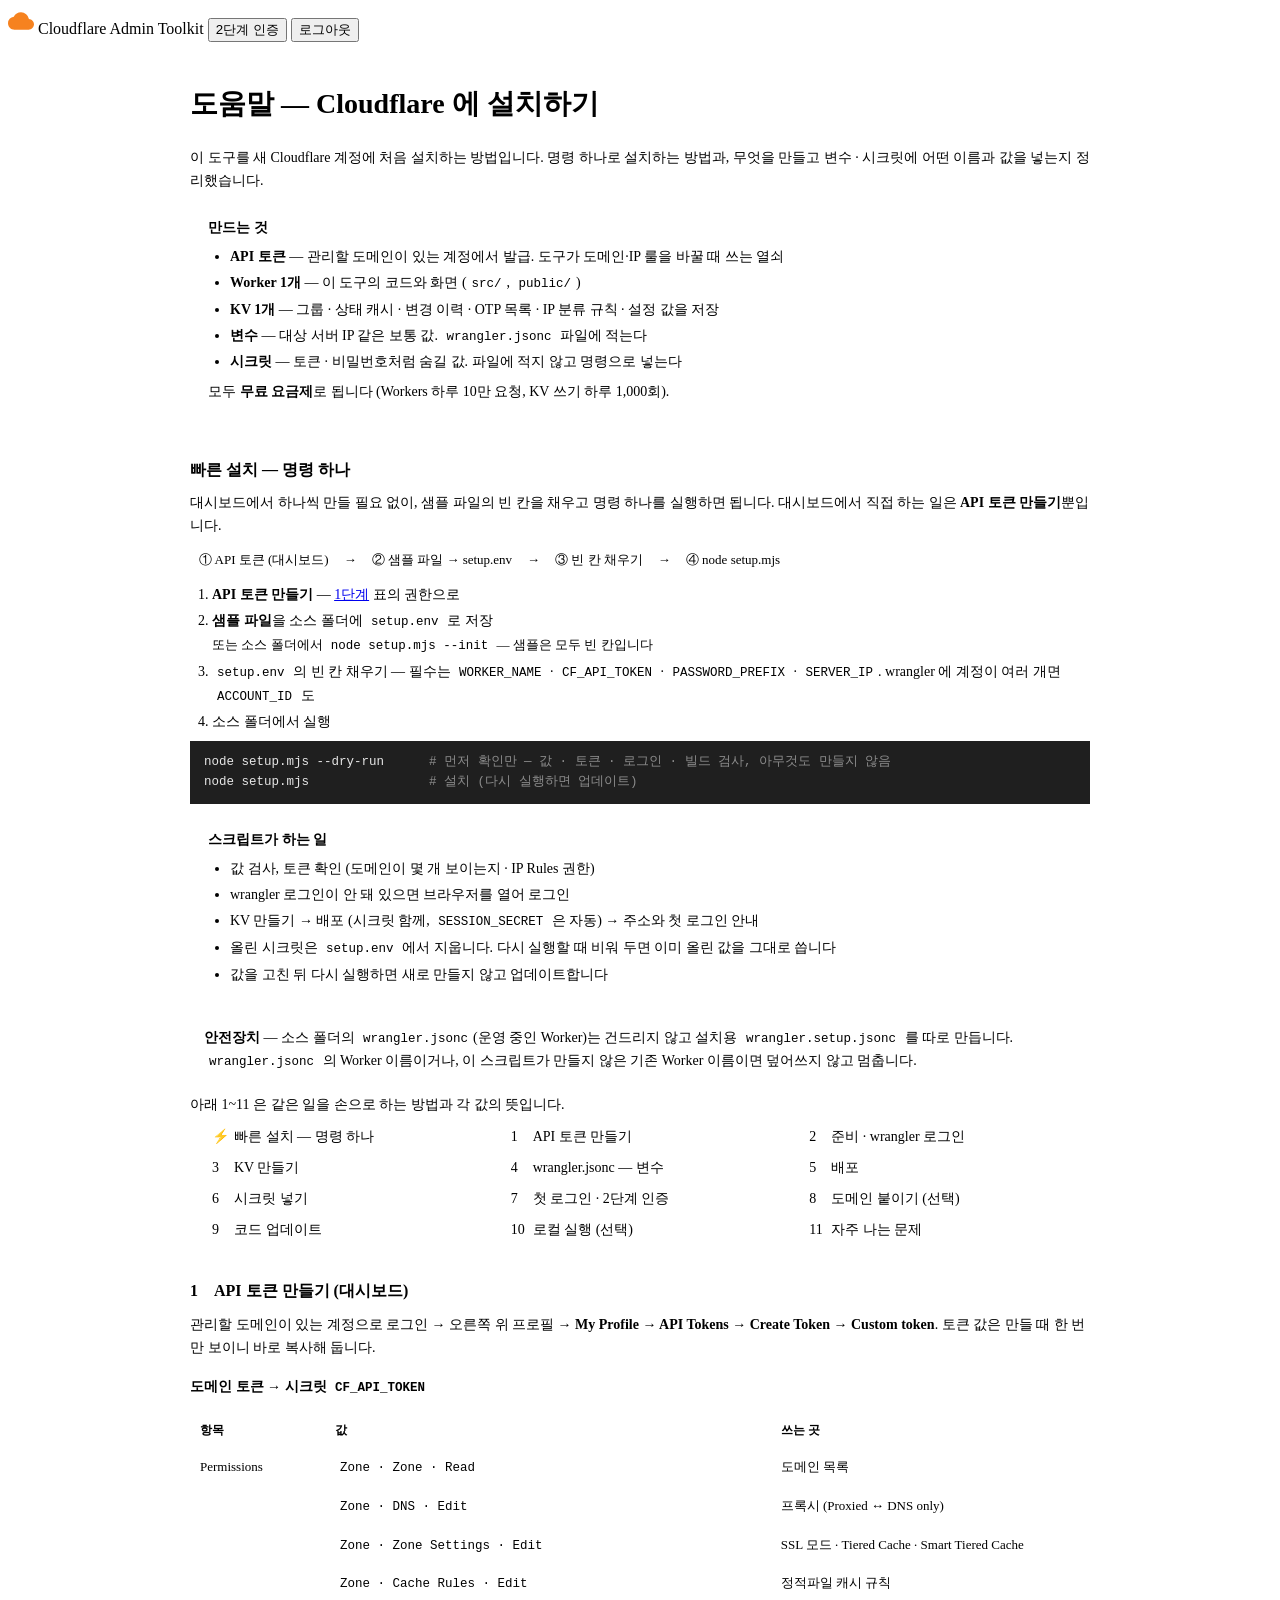
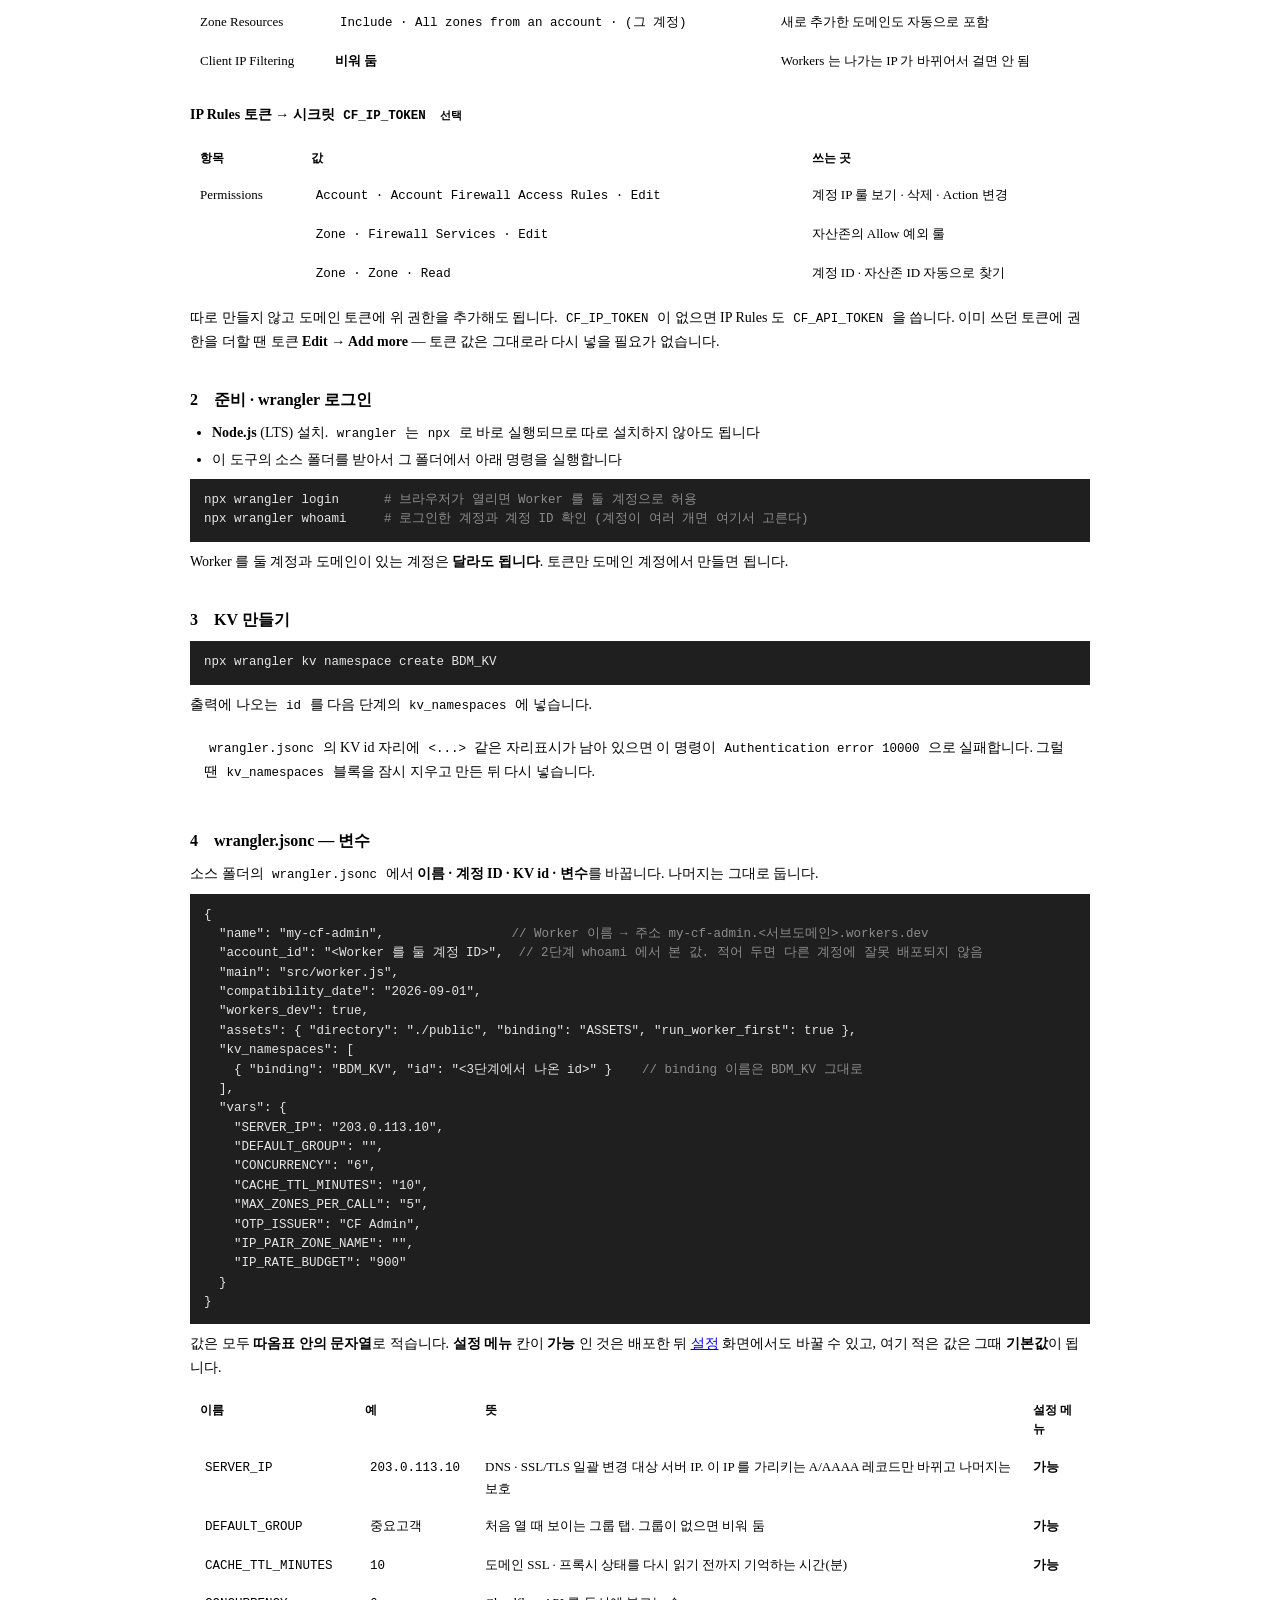
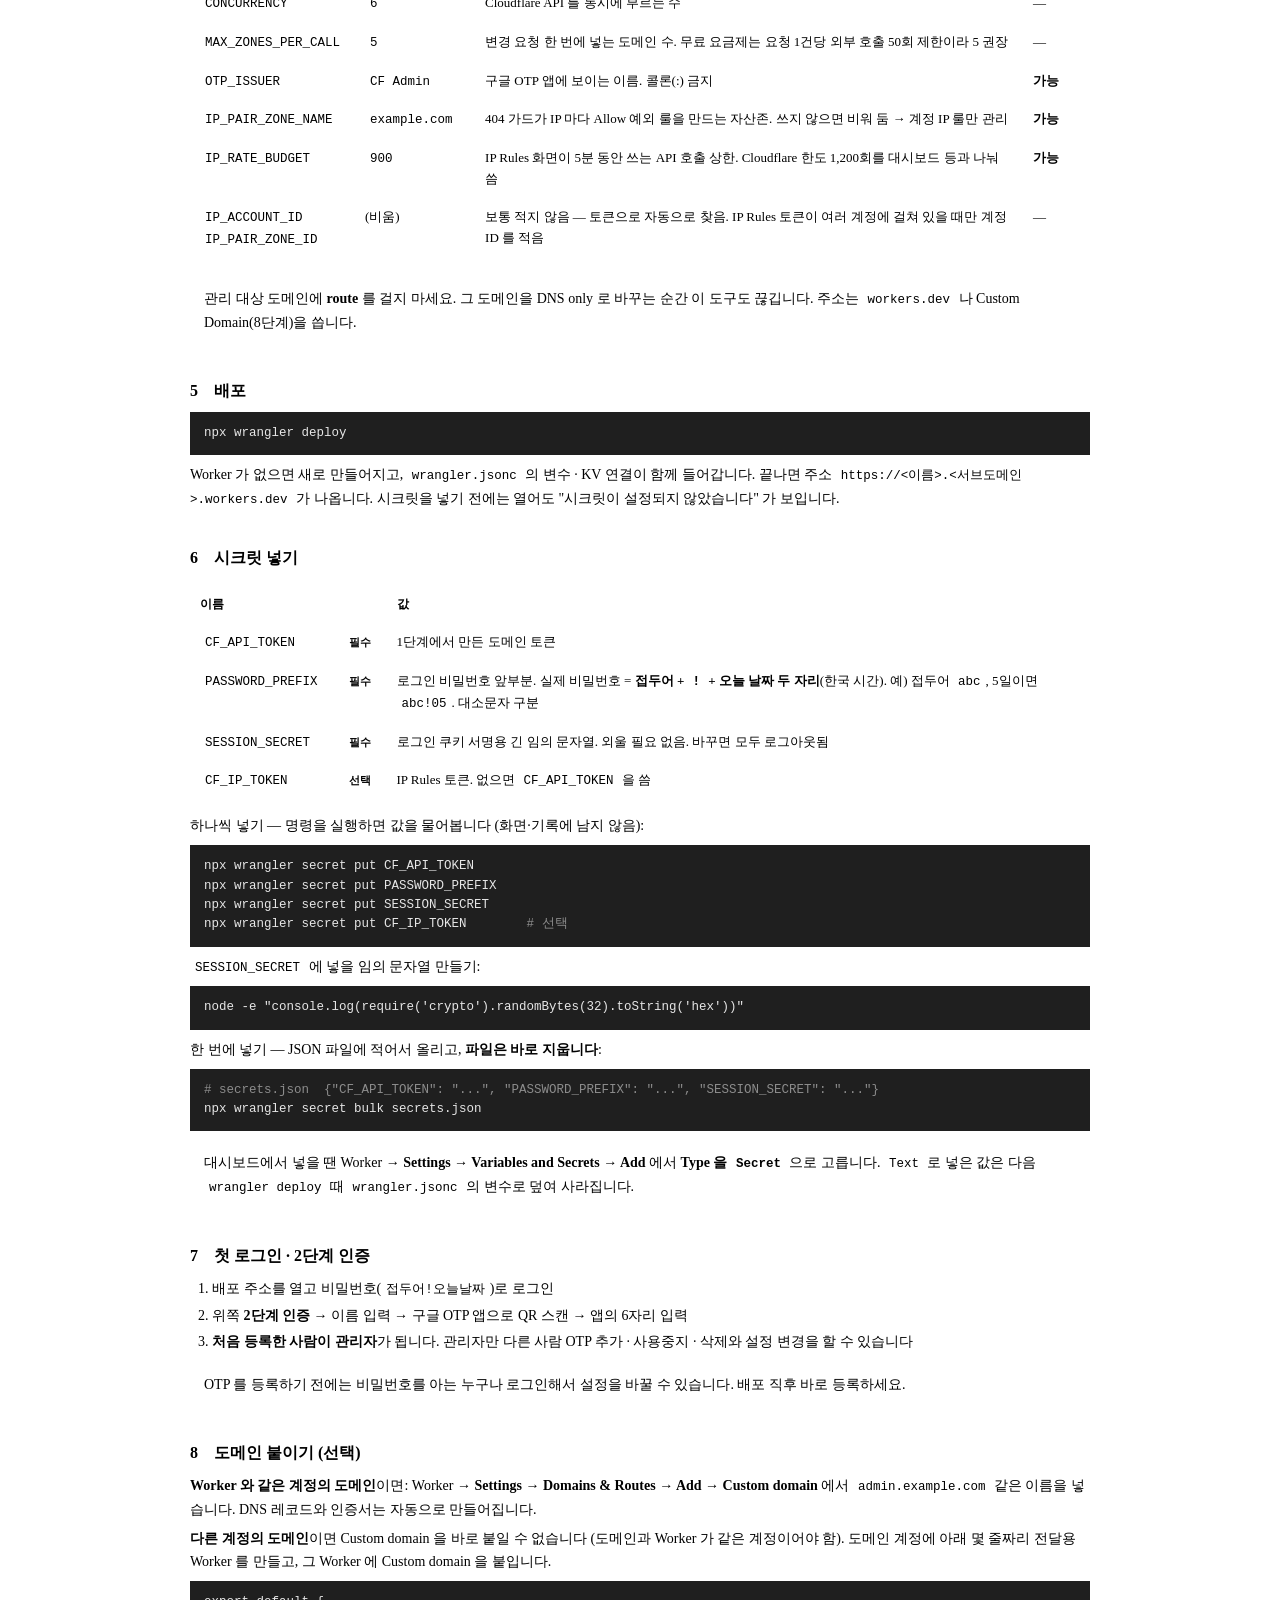
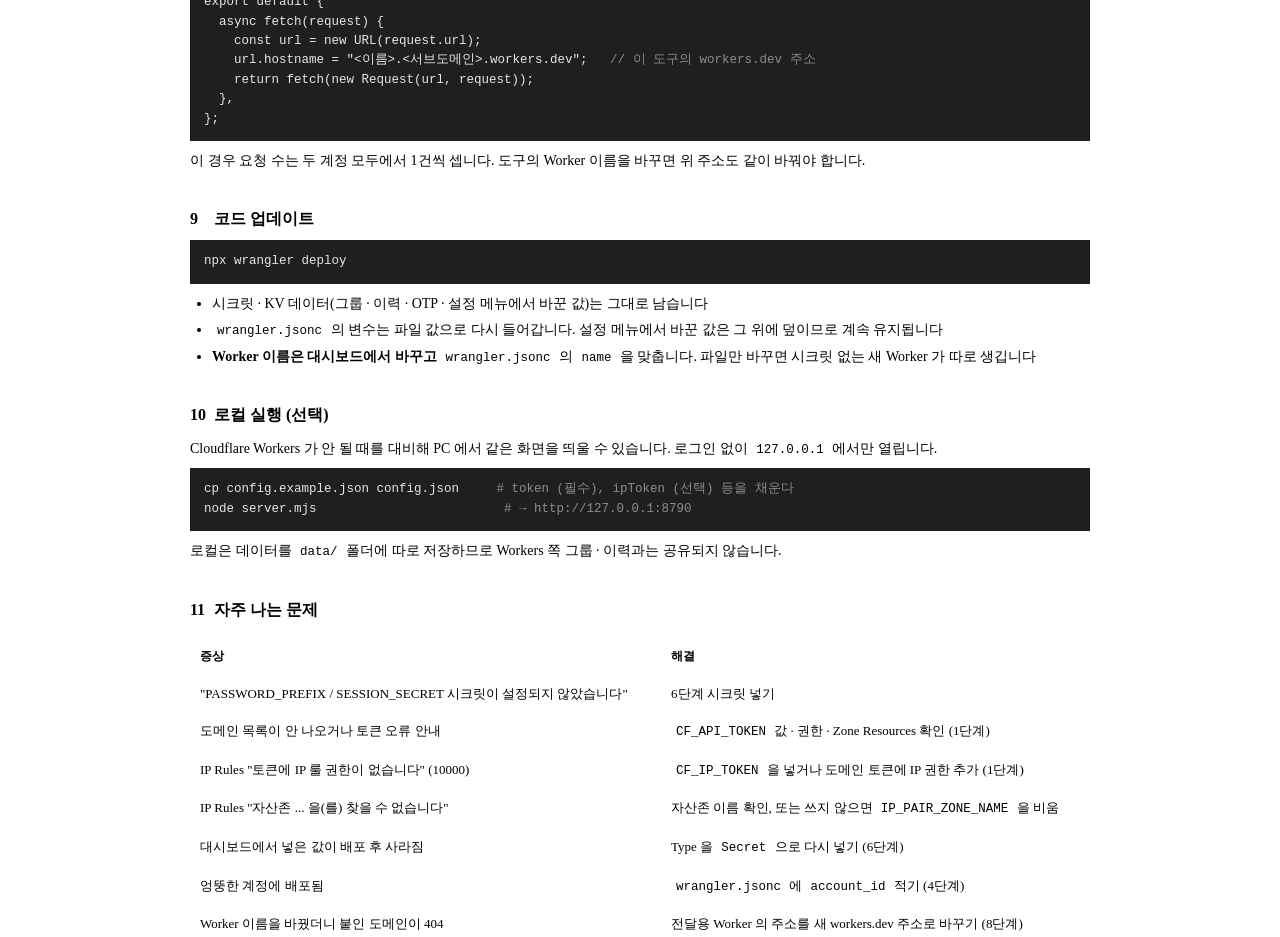
==== public/help.html @ e4d6a51c "v1.0.0 첫 공개" ====
<!doctype html>
<html lang="ko">
<head>
<meta charset="utf-8">
<meta name="viewport" content="width=device-width, initial-scale=1">
<title>도움말 · Cloudflare Admin Toolkit</title>
<link rel="preconnect" href="https://fonts.googleapis.com">
<link rel="preconnect" href="https://fonts.gstatic.com" crossorigin>
<link href="https://fonts.googleapis.com/css2?family=Inter:wght@400;500;600;700&display=swap" rel="stylesheet">
<link rel="stylesheet" href="/shell.css">
<style>
  .hwrap { max-width: 900px; margin: 0 auto; padding: 20px; font-size: 14px; line-height: 1.65; }
  .hwrap h2 { font-size: 16px; font-weight: 650; margin: 30px 0 8px; padding-top: 4px; scroll-margin-top: 60px; }
  .hwrap h2 .no { display: inline-block; min-width: 24px; color: var(--cf-orange); }
  .hwrap h3 { font-size: 14px; font-weight: 650; margin: 16px 0 6px; }
  .hwrap p { margin: 6px 0; }
  .hwrap ul, .hwrap ol { margin: 6px 0; padding-left: 22px; }
  .hwrap li { margin: 3px 0; }
  .hwrap code { font-family: ui-monospace, SFMono-Regular, Consolas, monospace; font-size: 12.5px; background: var(--line-soft); padding: 1px 5px; }
  .card { background: var(--panel); border: 1px solid var(--line); box-shadow: var(--shadow); padding: 14px 18px; margin: 10px 0; }
  .toc { display: grid; grid-template-columns: repeat(auto-fill, minmax(230px, 1fr)); gap: 2px 18px; padding-left: 0; list-style: none; }
  .toc a { color: var(--cf-blue); text-decoration: none; }
  .toc a:hover { text-decoration: underline; }
  .toc .no { display: inline-block; min-width: 22px; color: var(--dim); }
  .warn { border-left: 3px solid var(--amber); background: var(--amber-bg); padding: 10px 14px; margin: 10px 0; }
  .warn b { font-weight: 650; }
  .tbl { width: 100%; border-collapse: collapse; background: var(--panel); border: 1px solid var(--line); font-size: 13px; margin: 8px 0; }
  .tbl th { text-align: left; font-weight: 600; background: var(--bg); color: var(--dim); font-size: 12px; }
  .tbl th, .tbl td { padding: 8px 10px; border-bottom: 1px solid var(--line-soft); vertical-align: top; }
  .tbl tr:last-child td { border-bottom: none; }
  .tbl td:first-child { white-space: nowrap; }
  .tscroll { overflow-x: auto; }
  .need { font-size: 11px; font-weight: 600; padding: 1px 6px; background: var(--red-bg); color: var(--red); white-space: nowrap; }
  .opt { font-size: 11px; font-weight: 600; padding: 1px 6px; background: var(--line-soft); color: var(--dim); white-space: nowrap; }
  .yes { color: var(--green); font-weight: 600; }
  .pre { position: relative; margin: 8px 0; }
  .pre pre { margin: 0; background: #1f1f1f; color: #e6e6e6; padding: 12px 14px; overflow-x: auto; font-family: ui-monospace, SFMono-Regular, Consolas, monospace; font-size: 12.5px; line-height: 1.55; }
  .pre pre .c { color: #8c8c8c; }
  .pre button { position: absolute; top: 6px; right: 6px; background: #333; color: #ddd; border-color: #444; }
  .pre button:hover:not(:disabled) { background: #444; }
  .flow { display: flex; flex-wrap: wrap; gap: 6px; align-items: center; margin: 8px 0; font-size: 13px; }
  .flow span { background: var(--panel); border: 1px solid var(--line); padding: 4px 9px; }
  .flow span.hand { border-color: var(--cf-orange); background: var(--cf-orange-bg); }
  .flow i { color: var(--dimmer); font-style: normal; }
  .dl { display: inline-block; margin-left: 6px; padding: 2px 10px; background: var(--cf-orange); color: #fff; text-decoration: none; font-size: 12.5px; font-weight: 600; }
  .dl:hover { background: var(--cf-orange-dk); }
  .dim { color: var(--dim); font-size: 13px; }
</style>
</head>
<body>

<div class="topbar">
  <span class="logo">
    <svg width="26" height="26" viewBox="0 0 24 24" aria-hidden="true">
      <path fill="#f6821f" d="M19.35 10.04A7.49 7.49 0 0 0 12 4C9.11 4 6.6 5.64 5.35 8.04A5.994 5.994 0 0 0 0 14c0 3.31 2.69 6 6 6h13c2.76 0 5-2.24 5-5 0-2.64-2.05-4.78-4.65-4.96z"/>
    </svg>
    Cloudflare Admin Toolkit
  </span>
  <span class="grow"></span>
  <button class="tiny hide" id="btnOtp" title="로그인할 때 구글 OTP 6자리를 함께 받습니다">2단계 인증</button>
  <button class="tiny hide" id="btnLogout">로그아웃</button>
</div>

<div class="app">
<nav id="side" class="side"></nav>
<main class="main">
<div class="hwrap">
  <h1>도움말 — Cloudflare 에 설치하기</h1>
  <div class="sub">이 도구를 새 Cloudflare 계정에 처음 설치하는 방법입니다. 명령 하나로 설치하는 방법과, 무엇을 만들고 변수 · 시크릿에 어떤 이름과 값을 넣는지 정리했습니다.</div>

  <div class="card">
    <b>만드는 것</b>
    <ul>
      <li><b>API 토큰</b> — 관리할 도메인이 있는 계정에서 발급. 도구가 도메인·IP 룰을 바꿀 때 쓰는 열쇠</li>
      <li><b>Worker 1개</b> — 이 도구의 코드와 화면 (<code>src/</code>, <code>public/</code>)</li>
      <li><b>KV 1개</b> — 그룹 · 상태 캐시 · 변경 이력 · OTP 목록 · IP 분류 규칙 · 설정 값을 저장</li>
      <li><b>변수</b> — 대상 서버 IP 같은 보통 값. <code>wrangler.jsonc</code> 파일에 적는다</li>
      <li><b>시크릿</b> — 토큰 · 비밀번호처럼 숨길 값. 파일에 적지 않고 명령으로 넣는다</li>
    </ul>
    <p>모두 <b>무료 요금제</b>로 됩니다 (Workers 하루 10만 요청, KV 쓰기 하루 1,000회).</p>
  </div>

  <h2 id="quick">빠른 설치 — 명령 하나</h2>
  <p>대시보드에서 하나씩 만들 필요 없이, 샘플 파일의 빈 칸을 채우고 명령 하나를 실행하면 됩니다. 대시보드에서 직접 하는 일은 <b>API 토큰 만들기</b>뿐입니다.</p>
  <div class="flow">
    <span class="hand">① API 토큰 (대시보드)</span><i>→</i>
    <span>② 샘플 파일 → setup.env</span><i>→</i>
    <span>③ 빈 칸 채우기</span><i>→</i>
    <span>④ node setup.mjs</span>
  </div>
  <ol>
    <li><b>API 토큰 만들기</b> — <a class="link" href="#s1">1단계</a> 표의 권한으로</li>
    <li><b>샘플 파일</b>을 소스 폴더에 <code>setup.env</code> 로 저장 <a class="dl" href="/setup.example.env" download="setup.env">샘플 파일 내려받기</a>
      <br><span class="dim">또는 소스 폴더에서 <code>node setup.mjs --init</code> — 샘플은 모두 빈 칸입니다</span></li>
    <li><code>setup.env</code> 의 빈 칸 채우기 — 필수는 <code>WORKER_NAME</code> · <code>CF_API_TOKEN</code> · <code>PASSWORD_PREFIX</code> · <code>SERVER_IP</code>. wrangler 에 계정이 여러 개면 <code>ACCOUNT_ID</code> 도</li>
    <li>소스 폴더에서 실행</li>
  </ol>
  <div class="pre"><pre>node setup.mjs --dry-run      <span class="c"># 먼저 확인만 — 값 · 토큰 · 로그인 · 빌드 검사, 아무것도 만들지 않음</span>
node setup.mjs                <span class="c"># 설치 (다시 실행하면 업데이트)</span></pre></div>
  <div class="card">
    <b>스크립트가 하는 일</b>
    <ul>
      <li>값 검사, 토큰 확인 (도메인이 몇 개 보이는지 · IP Rules 권한)</li>
      <li>wrangler 로그인이 안 돼 있으면 브라우저를 열어 로그인</li>
      <li>KV 만들기 → 배포 (시크릿 함께, <code>SESSION_SECRET</code> 은 자동) → 주소와 첫 로그인 안내</li>
      <li>올린 시크릿은 <code>setup.env</code> 에서 지웁니다. 다시 실행할 때 비워 두면 이미 올린 값을 그대로 씁니다</li>
      <li>값을 고친 뒤 다시 실행하면 새로 만들지 않고 업데이트합니다</li>
    </ul>
  </div>
  <div class="warn"><b>안전장치</b> — 소스 폴더의 <code>wrangler.jsonc</code>(운영 중인 Worker)는 건드리지 않고 설치용 <code>wrangler.setup.jsonc</code> 를 따로 만듭니다.
    <code>wrangler.jsonc</code> 의 Worker 이름이거나, 이 스크립트가 만들지 않은 기존 Worker 이름이면 덮어쓰지 않고 멈춥니다.</div>
  <p>아래 1~11 은 같은 일을 손으로 하는 방법과 각 값의 뜻입니다.</p>

  <ul class="toc">
    <li><a href="#quick"><span class="no">⚡</span>빠른 설치 — 명령 하나</a></li>
    <li><a href="#s1"><span class="no">1</span>API 토큰 만들기</a></li>
    <li><a href="#s2"><span class="no">2</span>준비 · wrangler 로그인</a></li>
    <li><a href="#s3"><span class="no">3</span>KV 만들기</a></li>
    <li><a href="#s4"><span class="no">4</span>wrangler.jsonc — 변수</a></li>
    <li><a href="#s5"><span class="no">5</span>배포</a></li>
    <li><a href="#s6"><span class="no">6</span>시크릿 넣기</a></li>
    <li><a href="#s7"><span class="no">7</span>첫 로그인 · 2단계 인증</a></li>
    <li><a href="#s8"><span class="no">8</span>도메인 붙이기 (선택)</a></li>
    <li><a href="#s9"><span class="no">9</span>코드 업데이트</a></li>
    <li><a href="#s10"><span class="no">10</span>로컬 실행 (선택)</a></li>
    <li><a href="#s11"><span class="no">11</span>자주 나는 문제</a></li>
  </ul>

  <!-- 1 -->
  <h2 id="s1"><span class="no">1</span>API 토큰 만들기 (대시보드)</h2>
  <p>관리할 도메인이 있는 계정으로 로그인 → 오른쪽 위 프로필 → <b>My Profile → API Tokens → Create Token → Custom token</b>.
    토큰 값은 만들 때 한 번만 보이니 바로 복사해 둡니다.</p>

  <h3>도메인 토큰 → 시크릿 <code>CF_API_TOKEN</code></h3>
  <div class="tscroll"><table class="tbl">
    <tr><th>항목</th><th>값</th><th>쓰는 곳</th></tr>
    <tr><td>Permissions</td><td><code>Zone · Zone · Read</code></td><td>도메인 목록</td></tr>
    <tr><td></td><td><code>Zone · DNS · Edit</code></td><td>프록시 (Proxied ↔ DNS only)</td></tr>
    <tr><td></td><td><code>Zone · Zone Settings · Edit</code></td><td>SSL 모드 · Tiered Cache · Smart Tiered Cache</td></tr>
    <tr><td></td><td><code>Zone · Cache Rules · Edit</code></td><td>정적파일 캐시 규칙</td></tr>
    <tr><td>Zone Resources</td><td><code>Include · All zones from an account · (그 계정)</code></td><td>새로 추가한 도메인도 자동으로 포함</td></tr>
    <tr><td>Client IP Filtering</td><td><b>비워 둠</b></td><td>Workers 는 나가는 IP 가 바뀌어서 걸면 안 됨</td></tr>
  </table></div>

  <h3>IP Rules 토큰 → 시크릿 <code>CF_IP_TOKEN</code> <span class="opt">선택</span></h3>
  <div class="tscroll"><table class="tbl">
    <tr><th>항목</th><th>값</th><th>쓰는 곳</th></tr>
    <tr><td>Permissions</td><td><code>Account · Account Firewall Access Rules · Edit</code></td><td>계정 IP 룰 보기 · 삭제 · Action 변경</td></tr>
    <tr><td></td><td><code>Zone · Firewall Services · Edit</code></td><td>자산존의 Allow 예외 룰</td></tr>
    <tr><td></td><td><code>Zone · Zone · Read</code></td><td>계정 ID · 자산존 ID 자동으로 찾기</td></tr>
  </table></div>
  <p>따로 만들지 않고 도메인 토큰에 위 권한을 추가해도 됩니다. <code>CF_IP_TOKEN</code> 이 없으면 IP Rules 도 <code>CF_API_TOKEN</code> 을 씁니다.
    이미 쓰던 토큰에 권한을 더할 땐 토큰 <b>Edit → Add more</b> — 토큰 값은 그대로라 다시 넣을 필요가 없습니다.</p>

  <!-- 2 -->
  <h2 id="s2"><span class="no">2</span>준비 · wrangler 로그인</h2>
  <ul>
    <li><b>Node.js</b> (LTS) 설치. <code>wrangler</code> 는 <code>npx</code> 로 바로 실행되므로 따로 설치하지 않아도 됩니다</li>
    <li>이 도구의 소스 폴더를 받아서 그 폴더에서 아래 명령을 실행합니다</li>
  </ul>
  <div class="pre"><pre>npx wrangler login      <span class="c"># 브라우저가 열리면 Worker 를 둘 계정으로 허용</span>
npx wrangler whoami     <span class="c"># 로그인한 계정과 계정 ID 확인 (계정이 여러 개면 여기서 고른다)</span></pre></div>
  <p>Worker 를 둘 계정과 도메인이 있는 계정은 <b>달라도 됩니다</b>. 토큰만 도메인 계정에서 만들면 됩니다.</p>

  <!-- 3 -->
  <h2 id="s3"><span class="no">3</span>KV 만들기</h2>
  <div class="pre"><pre>npx wrangler kv namespace create BDM_KV</pre></div>
  <p>출력에 나오는 <code>id</code> 를 다음 단계의 <code>kv_namespaces</code> 에 넣습니다.</p>
  <div class="warn"><code>wrangler.jsonc</code> 의 KV id 자리에 <code>&lt;...&gt;</code> 같은 자리표시가 남아 있으면 이 명령이 <code>Authentication error 10000</code> 으로 실패합니다.
    그럴 땐 <code>kv_namespaces</code> 블록을 잠시 지우고 만든 뒤 다시 넣습니다.</div>

  <!-- 4 -->
  <h2 id="s4"><span class="no">4</span>wrangler.jsonc — 변수</h2>
  <p>소스 폴더의 <code>wrangler.jsonc</code> 에서 <b>이름 · 계정 ID · KV id · 변수</b>를 바꿉니다. 나머지는 그대로 둡니다.</p>
  <div class="pre"><pre>{
  "name": "my-cf-admin",                 <span class="c">// Worker 이름 → 주소 my-cf-admin.&lt;서브도메인&gt;.workers.dev</span>
  "account_id": "&lt;Worker 를 둘 계정 ID&gt;",  <span class="c">// 2단계 whoami 에서 본 값. 적어 두면 다른 계정에 잘못 배포되지 않음</span>
  "main": "src/worker.js",
  "compatibility_date": "2026-09-01",
  "workers_dev": true,
  "assets": { "directory": "./public", "binding": "ASSETS", "run_worker_first": true },
  "kv_namespaces": [
    { "binding": "BDM_KV", "id": "&lt;3단계에서 나온 id&gt;" }    <span class="c">// binding 이름은 BDM_KV 그대로</span>
  ],
  "vars": {
    "SERVER_IP": "203.0.113.10",
    "DEFAULT_GROUP": "",
    "CONCURRENCY": "6",
    "CACHE_TTL_MINUTES": "10",
    "MAX_ZONES_PER_CALL": "5",
    "OTP_ISSUER": "CF Admin",
    "IP_PAIR_ZONE_NAME": "",
    "IP_RATE_BUDGET": "900"
  }
}</pre></div>
  <p>값은 모두 <b>따옴표 안의 문자열</b>로 적습니다. <b>설정 메뉴</b> 칸이 <span class="yes">가능</span> 인 것은 배포한 뒤 <a class="link" href="/settings.html">설정</a> 화면에서도 바꿀 수 있고, 여기 적은 값은 그때 <b>기본값</b>이 됩니다.</p>
  <div class="tscroll"><table class="tbl">
    <tr><th>이름</th><th>예</th><th>뜻</th><th>설정 메뉴</th></tr>
    <tr><td><code>SERVER_IP</code></td><td><code>203.0.113.10</code></td><td>DNS · SSL/TLS 일괄 변경 대상 서버 IP. 이 IP 를 가리키는 A/AAAA 레코드만 바뀌고 나머지는 보호</td><td class="yes">가능</td></tr>
    <tr><td><code>DEFAULT_GROUP</code></td><td><code>중요고객</code></td><td>처음 열 때 보이는 그룹 탭. 그룹이 없으면 비워 둠</td><td class="yes">가능</td></tr>
    <tr><td><code>CACHE_TTL_MINUTES</code></td><td><code>10</code></td><td>도메인 SSL · 프록시 상태를 다시 읽기 전까지 기억하는 시간(분)</td><td class="yes">가능</td></tr>
    <tr><td><code>CONCURRENCY</code></td><td><code>6</code></td><td>Cloudflare API 를 동시에 부르는 수</td><td>—</td></tr>
    <tr><td><code>MAX_ZONES_PER_CALL</code></td><td><code>5</code></td><td>변경 요청 한 번에 넣는 도메인 수. 무료 요금제는 요청 1건당 외부 호출 50회 제한이라 5 권장</td><td>—</td></tr>
    <tr><td><code>OTP_ISSUER</code></td><td><code>CF Admin</code></td><td>구글 OTP 앱에 보이는 이름. 콜론(:) 금지</td><td class="yes">가능</td></tr>
    <tr><td><code>IP_PAIR_ZONE_NAME</code></td><td><code>example.com</code></td><td>404 가드가 IP 마다 Allow 예외 룰을 만드는 자산존. 쓰지 않으면 비워 둠 → 계정 IP 룰만 관리</td><td class="yes">가능</td></tr>
    <tr><td><code>IP_RATE_BUDGET</code></td><td><code>900</code></td><td>IP Rules 화면이 5분 동안 쓰는 API 호출 상한. Cloudflare 한도 1,200회를 대시보드 등과 나눠 씀</td><td class="yes">가능</td></tr>
    <tr><td><code>IP_ACCOUNT_ID</code><br><code>IP_PAIR_ZONE_ID</code></td><td>(비움)</td><td>보통 적지 않음 — 토큰으로 자동으로 찾음. IP Rules 토큰이 여러 계정에 걸쳐 있을 때만 계정 ID 를 적음</td><td>—</td></tr>
  </table></div>
  <div class="warn">관리 대상 도메인에 <b>route</b> 를 걸지 마세요. 그 도메인을 DNS only 로 바꾸는 순간 이 도구도 끊깁니다. 주소는 <code>workers.dev</code> 나 Custom Domain(8단계)을 씁니다.</div>

  <!-- 5 -->
  <h2 id="s5"><span class="no">5</span>배포</h2>
  <div class="pre"><pre>npx wrangler deploy</pre></div>
  <p>Worker 가 없으면 새로 만들어지고, <code>wrangler.jsonc</code> 의 변수 · KV 연결이 함께 들어갑니다.
    끝나면 주소 <code>https://&lt;이름&gt;.&lt;서브도메인&gt;.workers.dev</code> 가 나옵니다. 시크릿을 넣기 전에는 열어도 "시크릿이 설정되지 않았습니다" 가 보입니다.</p>

  <!-- 6 -->
  <h2 id="s6"><span class="no">6</span>시크릿 넣기</h2>
  <div class="tscroll"><table class="tbl">
    <tr><th>이름</th><th></th><th>값</th></tr>
    <tr><td><code>CF_API_TOKEN</code></td><td><span class="need">필수</span></td><td>1단계에서 만든 도메인 토큰</td></tr>
    <tr><td><code>PASSWORD_PREFIX</code></td><td><span class="need">필수</span></td><td>로그인 비밀번호 앞부분. 실제 비밀번호 = <b>접두어 + <code>!</code> + 오늘 날짜 두 자리</b>(한국 시간). 예) 접두어 <code>abc</code>, 5일이면 <code>abc!05</code>. 대소문자 구분</td></tr>
    <tr><td><code>SESSION_SECRET</code></td><td><span class="need">필수</span></td><td>로그인 쿠키 서명용 긴 임의 문자열. 외울 필요 없음. 바꾸면 모두 로그아웃됨</td></tr>
    <tr><td><code>CF_IP_TOKEN</code></td><td><span class="opt">선택</span></td><td>IP Rules 토큰. 없으면 <code>CF_API_TOKEN</code> 을 씀</td></tr>
  </table></div>
  <p>하나씩 넣기 — 명령을 실행하면 값을 물어봅니다 (화면·기록에 남지 않음):</p>
  <div class="pre"><pre>npx wrangler secret put CF_API_TOKEN
npx wrangler secret put PASSWORD_PREFIX
npx wrangler secret put SESSION_SECRET
npx wrangler secret put CF_IP_TOKEN        <span class="c"># 선택</span></pre></div>
  <p><code>SESSION_SECRET</code> 에 넣을 임의 문자열 만들기:</p>
  <div class="pre"><pre>node -e "console.log(require('crypto').randomBytes(32).toString('hex'))"</pre></div>
  <p>한 번에 넣기 — JSON 파일에 적어서 올리고, <b>파일은 바로 지웁니다</b>:</p>
  <div class="pre"><pre><span class="c"># secrets.json  {"CF_API_TOKEN": "...", "PASSWORD_PREFIX": "...", "SESSION_SECRET": "..."}</span>
npx wrangler secret bulk secrets.json</pre></div>
  <div class="warn">대시보드에서 넣을 땐 Worker → <b>Settings → Variables and Secrets → Add</b> 에서 <b>Type 을 <code>Secret</code></b> 으로 고릅니다.
    <code>Text</code> 로 넣은 값은 다음 <code>wrangler deploy</code> 때 <code>wrangler.jsonc</code> 의 변수로 덮여 사라집니다.</div>

  <!-- 7 -->
  <h2 id="s7"><span class="no">7</span>첫 로그인 · 2단계 인증</h2>
  <ol>
    <li>배포 주소를 열고 비밀번호(<code>접두어!오늘날짜</code>)로 로그인</li>
    <li>위쪽 <b>2단계 인증</b> → 이름 입력 → 구글 OTP 앱으로 QR 스캔 → 앱의 6자리 입력</li>
    <li><b>처음 등록한 사람이 관리자</b>가 됩니다. 관리자만 다른 사람 OTP 추가 · 사용중지 · 삭제와 설정 변경을 할 수 있습니다</li>
  </ol>
  <div class="warn">OTP 를 등록하기 전에는 비밀번호를 아는 누구나 로그인해서 설정을 바꿀 수 있습니다. 배포 직후 바로 등록하세요.</div>

  <!-- 8 -->
  <h2 id="s8"><span class="no">8</span>도메인 붙이기 (선택)</h2>
  <p><b>Worker 와 같은 계정의 도메인</b>이면: Worker → <b>Settings → Domains &amp; Routes → Add → Custom domain</b> 에서 <code>admin.example.com</code> 같은 이름을 넣습니다. DNS 레코드와 인증서는 자동으로 만들어집니다.</p>
  <p><b>다른 계정의 도메인</b>이면 Custom domain 을 바로 붙일 수 없습니다 (도메인과 Worker 가 같은 계정이어야 함). 도메인 계정에 아래 몇 줄짜리 전달용 Worker 를 만들고, 그 Worker 에 Custom domain 을 붙입니다.</p>
  <div class="pre"><pre>export default {
  async fetch(request) {
    const url = new URL(request.url);
    url.hostname = "&lt;이름&gt;.&lt;서브도메인&gt;.workers.dev";   <span class="c">// 이 도구의 workers.dev 주소</span>
    return fetch(new Request(url, request));
  },
};</pre></div>
  <p>이 경우 요청 수는 두 계정 모두에서 1건씩 셉니다. 도구의 Worker 이름을 바꾸면 위 주소도 같이 바꿔야 합니다.</p>

  <!-- 9 -->
  <h2 id="s9"><span class="no">9</span>코드 업데이트</h2>
  <div class="pre"><pre>npx wrangler deploy</pre></div>
  <ul>
    <li>시크릿 · KV 데이터(그룹 · 이력 · OTP · 설정 메뉴에서 바꾼 값)는 그대로 남습니다</li>
    <li><code>wrangler.jsonc</code> 의 변수는 파일 값으로 다시 들어갑니다. 설정 메뉴에서 바꾼 값은 그 위에 덮이므로 계속 유지됩니다</li>
    <li><b>Worker 이름은 대시보드에서 바꾸고</b> <code>wrangler.jsonc</code> 의 <code>name</code> 을 맞춥니다. 파일만 바꾸면 시크릿 없는 새 Worker 가 따로 생깁니다</li>
  </ul>

  <!-- 10 -->
  <h2 id="s10"><span class="no">10</span>로컬 실행 (선택)</h2>
  <p>Cloudflare Workers 가 안 될 때를 대비해 PC 에서 같은 화면을 띄울 수 있습니다. 로그인 없이 <code>127.0.0.1</code> 에서만 열립니다.</p>
  <div class="pre"><pre>cp config.example.json config.json     <span class="c"># token (필수), ipToken (선택) 등을 채운다</span>
node server.mjs                         <span class="c"># → http://127.0.0.1:8790</span></pre></div>
  <p>로컬은 데이터를 <code>data/</code> 폴더에 따로 저장하므로 Workers 쪽 그룹 · 이력과는 공유되지 않습니다.</p>

  <!-- 11 -->
  <h2 id="s11"><span class="no">11</span>자주 나는 문제</h2>
  <div class="tscroll"><table class="tbl">
    <tr><th>증상</th><th>해결</th></tr>
    <tr><td>"PASSWORD_PREFIX / SESSION_SECRET 시크릿이 설정되지 않았습니다"</td><td>6단계 시크릿 넣기</td></tr>
    <tr><td>도메인 목록이 안 나오거나 토큰 오류 안내</td><td><code>CF_API_TOKEN</code> 값 · 권한 · Zone Resources 확인 (1단계)</td></tr>
    <tr><td>IP Rules "토큰에 IP 룰 권한이 없습니다" (10000)</td><td><code>CF_IP_TOKEN</code> 을 넣거나 도메인 토큰에 IP 권한 추가 (1단계)</td></tr>
    <tr><td>IP Rules "자산존 ... 을(를) 찾을 수 없습니다"</td><td>자산존 이름 확인, 또는 쓰지 않으면 <code>IP_PAIR_ZONE_NAME</code> 을 비움</td></tr>
    <tr><td>대시보드에서 넣은 값이 배포 후 사라짐</td><td>Type 을 <code>Secret</code> 으로 다시 넣기 (6단계)</td></tr>
    <tr><td>엉뚱한 계정에 배포됨</td><td><code>wrangler.jsonc</code> 에 <code>account_id</code> 적기 (4단계)</td></tr>
    <tr><td>Worker 이름을 바꿨더니 붙인 도메인이 404</td><td>전달용 Worker 의 주소를 새 workers.dev 주소로 바꾸기 (8단계)</td></tr>
  </table></div>
</div>
</main>
</div>

<script type="module">
import { el } from '/shell.js';

// 코드 칸마다 복사 버튼
for (const box of document.querySelectorAll('.pre')) {
  const pre = box.querySelector('pre');
  const b = el('button', 'tiny', '복사');
  b.onclick = async () => {
    // 회색 주석(# ..., // ...)은 빼고 복사
    const clone = pre.cloneNode(true);
    clone.querySelectorAll('.c').forEach((c) => c.remove());
    const text = clone.textContent.split('\n').map((l) => l.replace(/\s+$/, '')).join('\n').trim();
    try { await navigator.clipboard.writeText(text); b.textContent = '복사됨'; }
    catch { b.textContent = '복사 실패'; }
    setTimeout(() => { b.textContent = '복사'; }, 1500);
  };
  box.append(b);
}
</script>
</body>
</html>
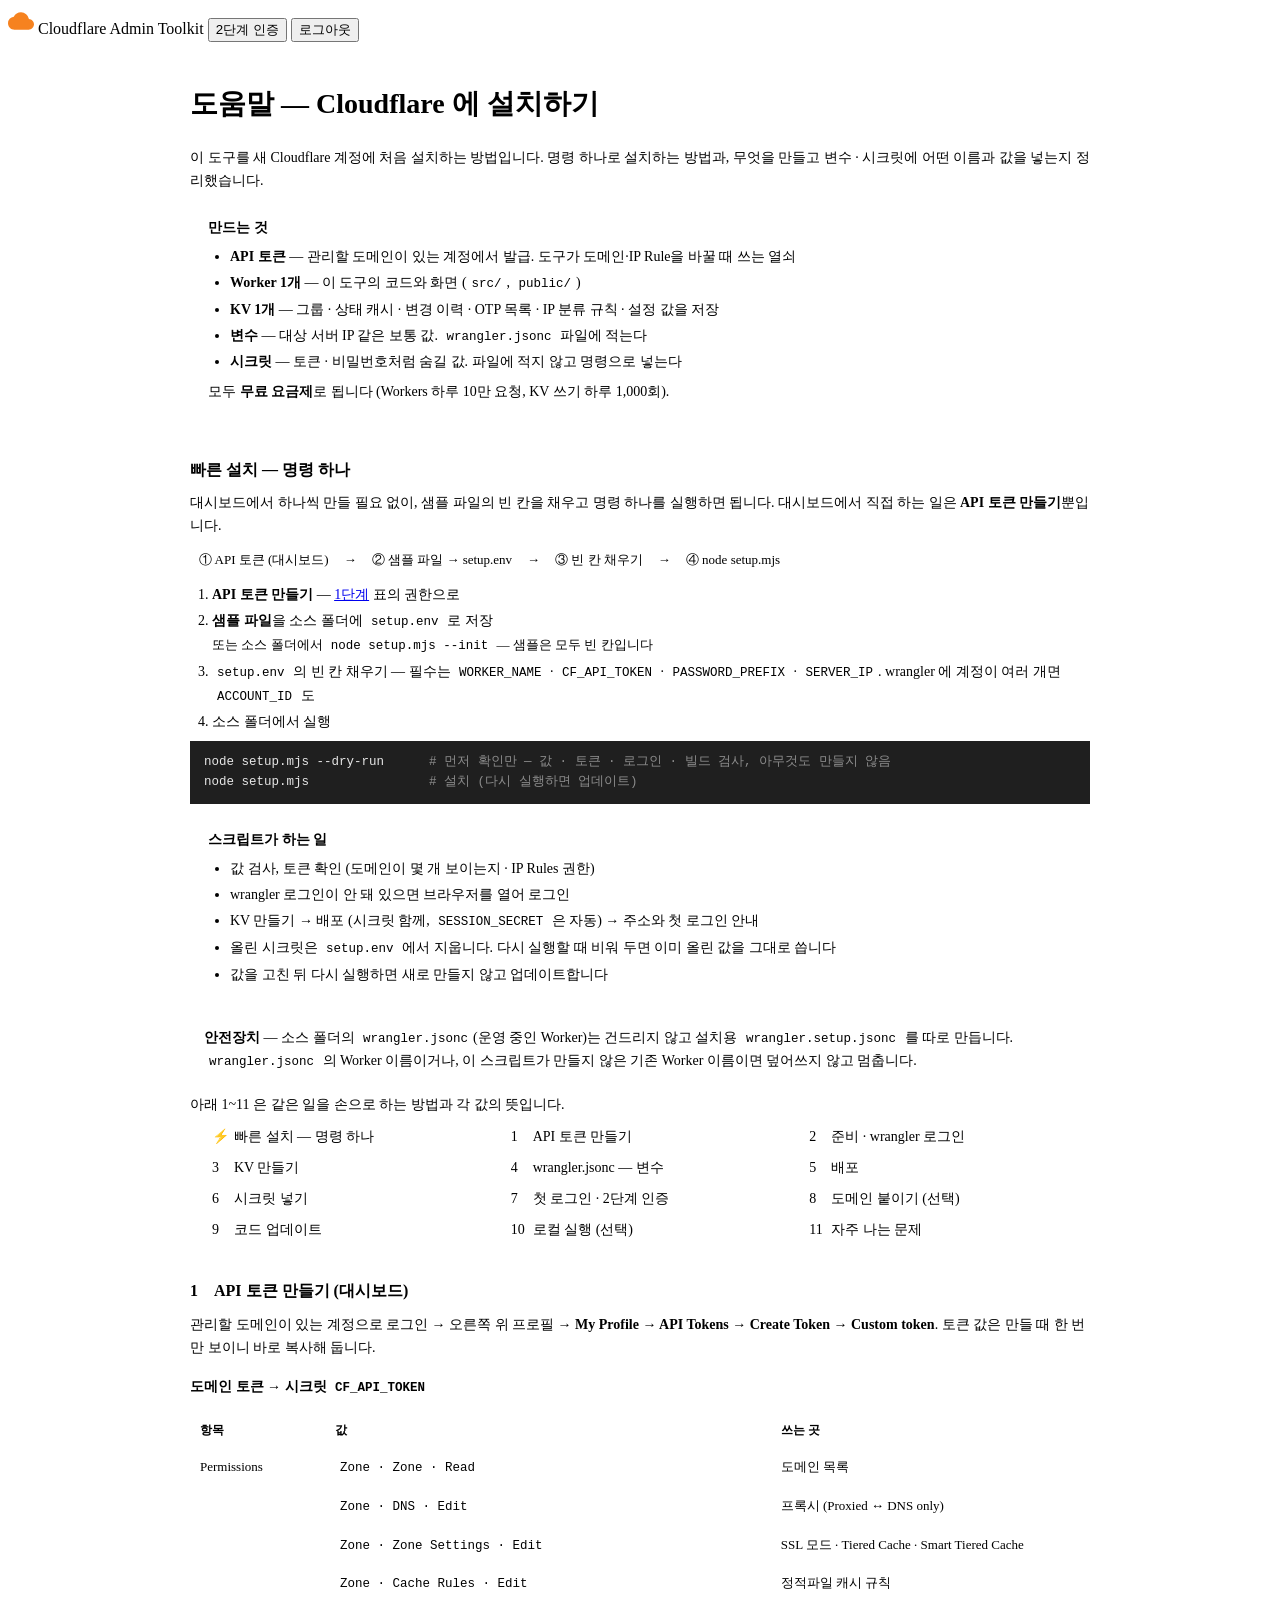
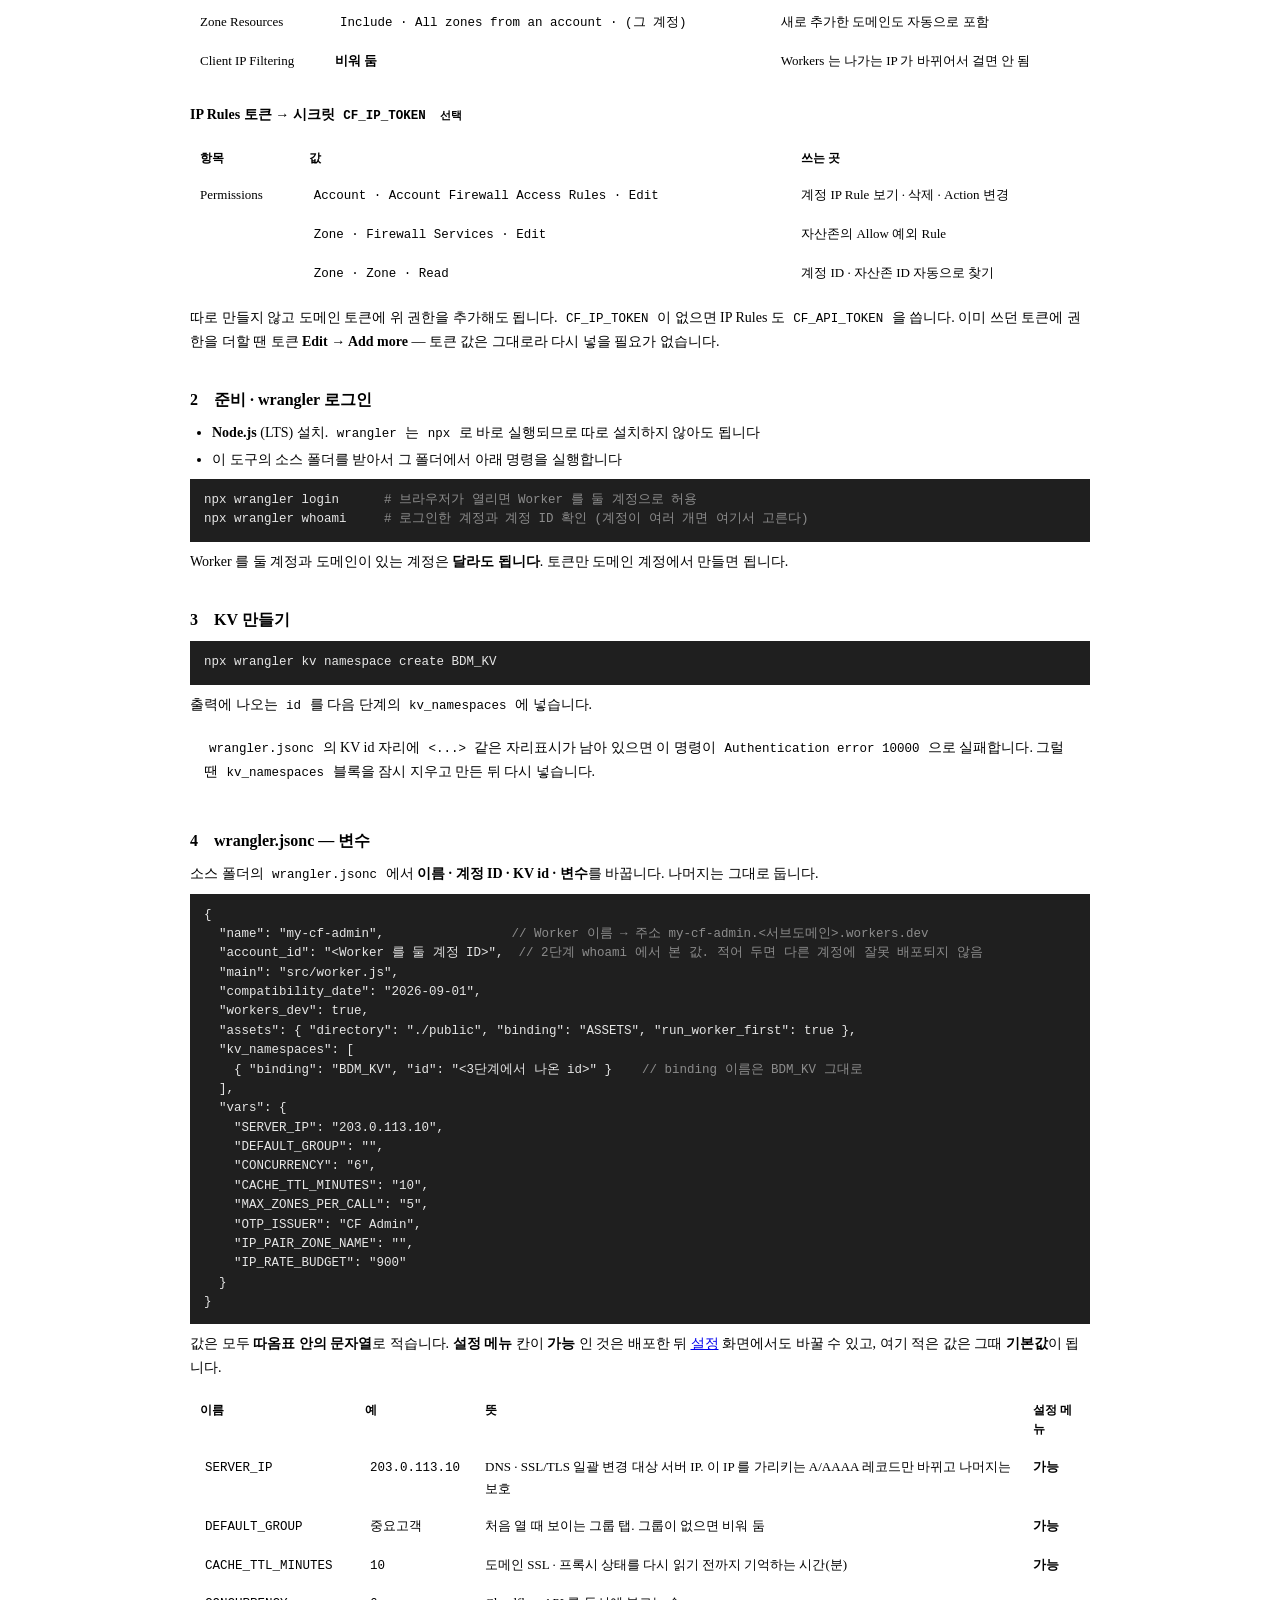
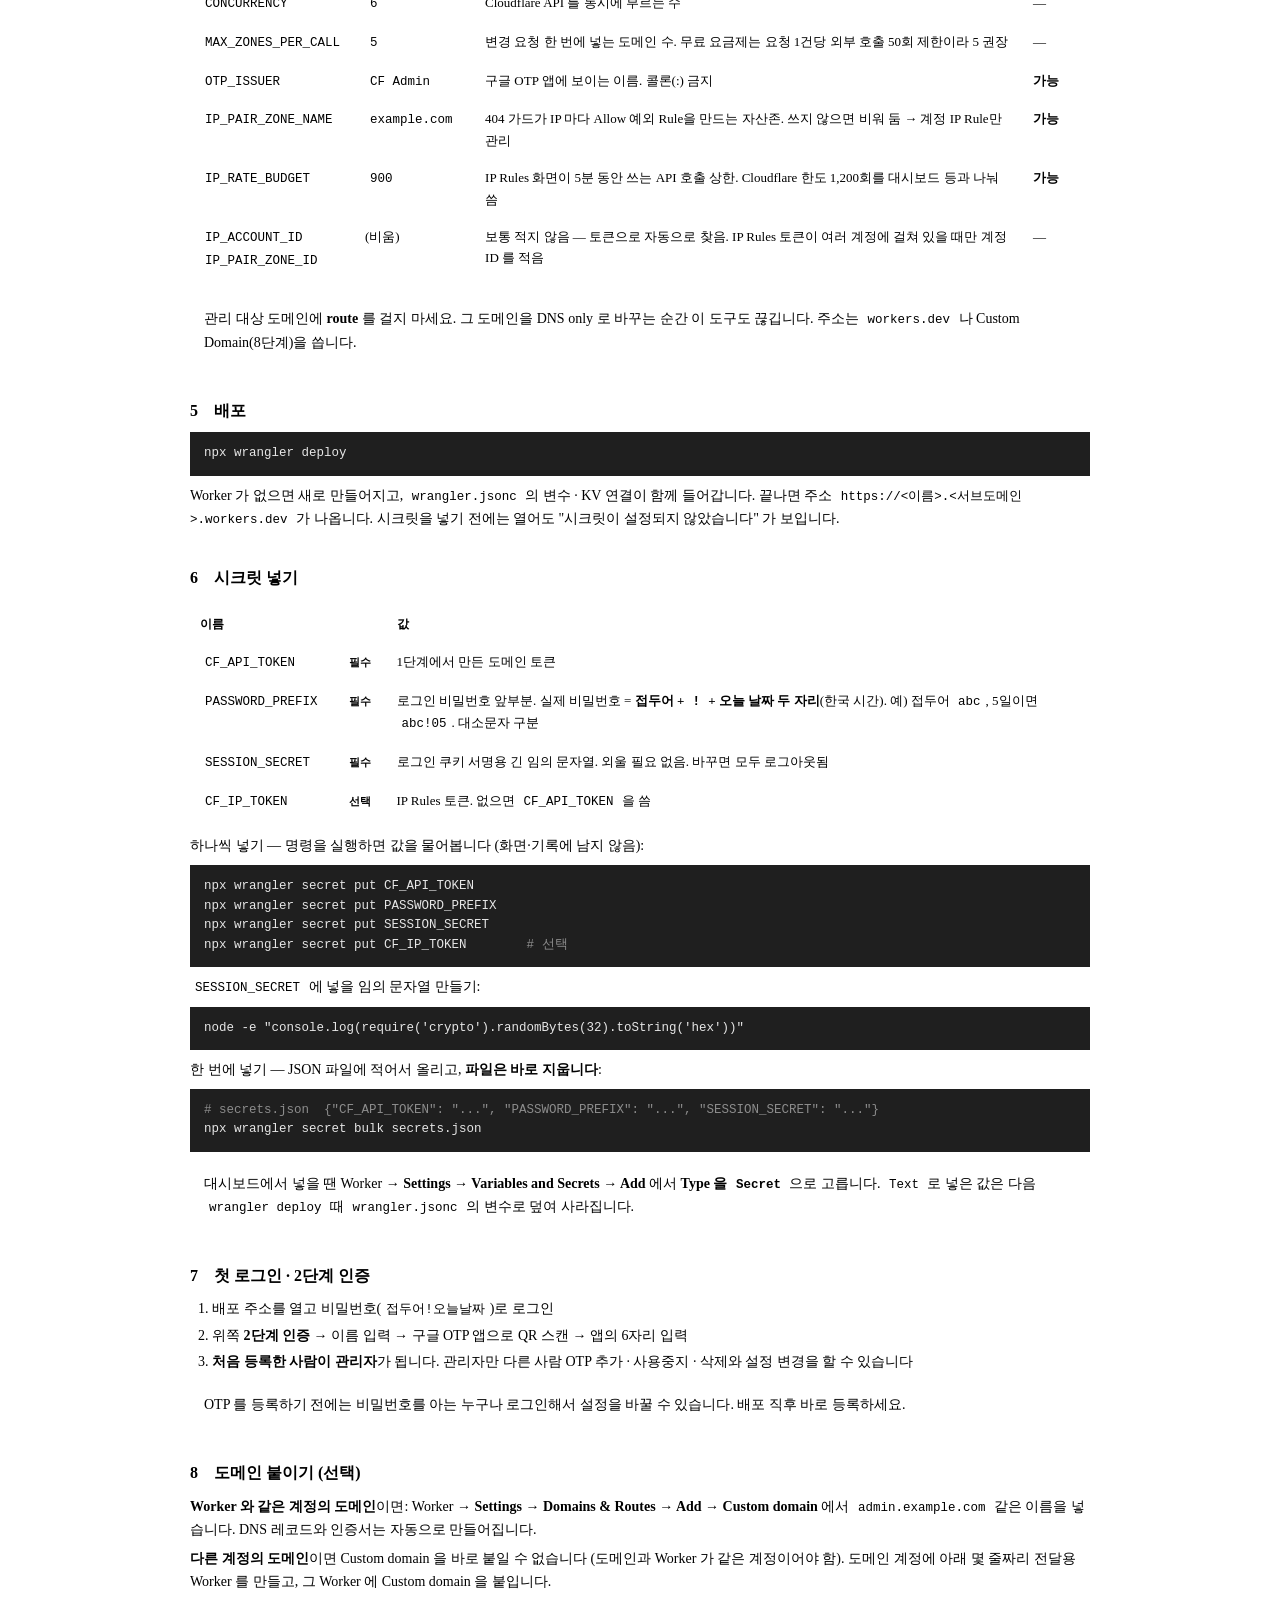
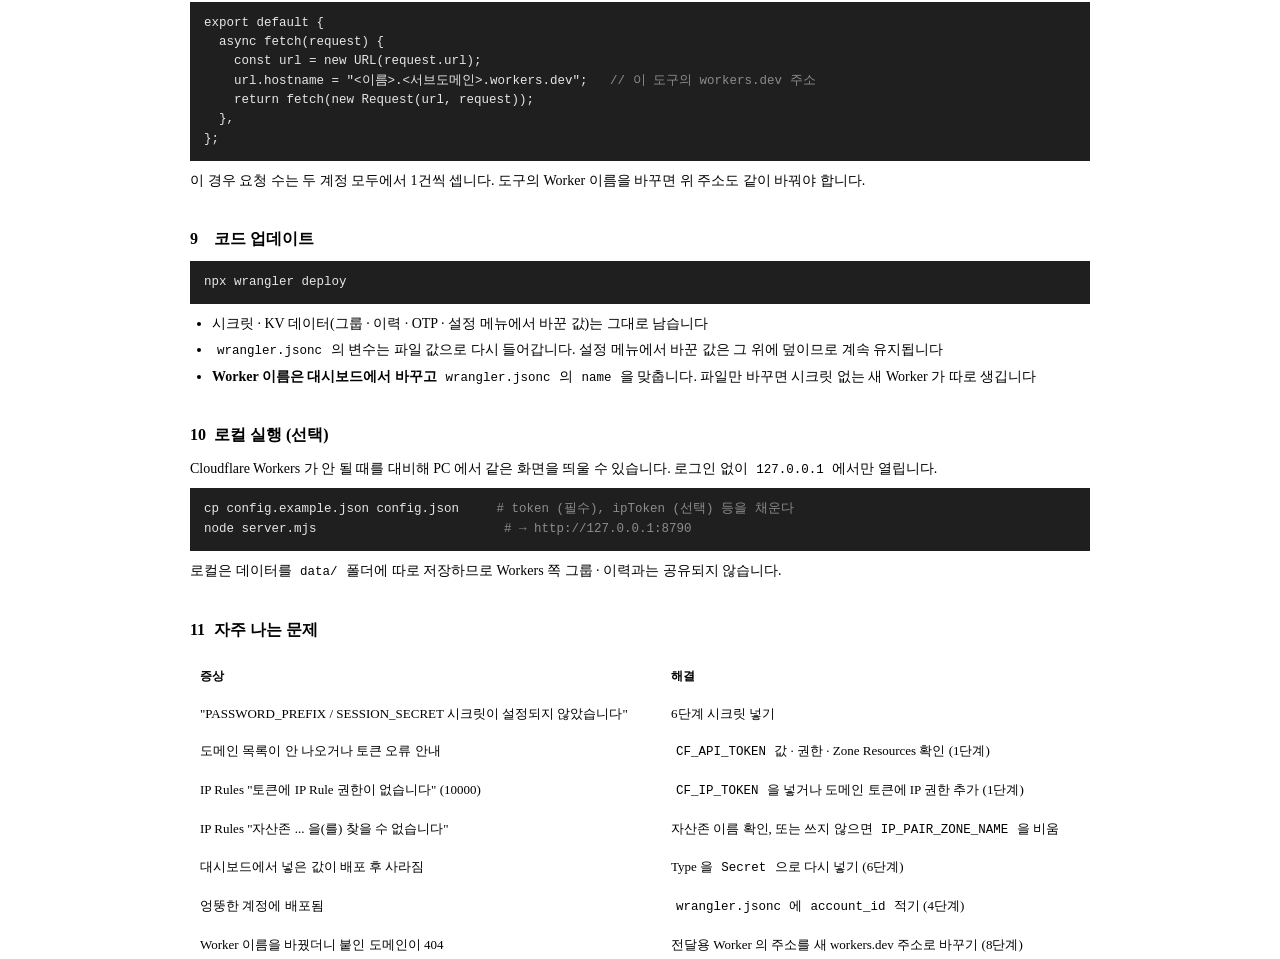
==== commit 80648480: "모바일 화면 개편 · 글씨체 정리" ====
--- a/public/help.html
+++ b/public/help.html
@@ -16,7 +16,7 @@
   .hwrap p { margin: 6px 0; }
   .hwrap ul, .hwrap ol { margin: 6px 0; padding-left: 22px; }
   .hwrap li { margin: 3px 0; }
-  .hwrap code { font-family: ui-monospace, SFMono-Regular, Consolas, monospace; font-size: 12.5px; background: var(--line-soft); padding: 1px 5px; }
+  .hwrap code { font-family: Consolas, "SFMono-Regular", Menlo, monospace; font-size: 12.5px; background: var(--line-soft); padding: 1px 5px; }
   .card { background: var(--panel); border: 1px solid var(--line); box-shadow: var(--shadow); padding: 14px 18px; margin: 10px 0; }
   .toc { display: grid; grid-template-columns: repeat(auto-fill, minmax(230px, 1fr)); gap: 2px 18px; padding-left: 0; list-style: none; }
   .toc a { color: var(--cf-blue); text-decoration: none; }
@@ -34,7 +34,7 @@
   .opt { font-size: 11px; font-weight: 600; padding: 1px 6px; background: var(--line-soft); color: var(--dim); white-space: nowrap; }
   .yes { color: var(--green); font-weight: 600; }
   .pre { position: relative; margin: 8px 0; }
-  .pre pre { margin: 0; background: #1f1f1f; color: #e6e6e6; padding: 12px 14px; overflow-x: auto; font-family: ui-monospace, SFMono-Regular, Consolas, monospace; font-size: 12.5px; line-height: 1.55; }
+  .pre pre { margin: 0; background: #1f1f1f; color: #e6e6e6; padding: 12px 14px; overflow-x: auto; font-family: Consolas, "SFMono-Regular", Menlo, monospace; font-size: 12.5px; line-height: 1.55; }
   .pre pre .c { color: #8c8c8c; }
   .pre button { position: absolute; top: 6px; right: 6px; background: #333; color: #ddd; border-color: #444; }
   .pre button:hover:not(:disabled) { background: #444; }
@@ -71,7 +71,7 @@
   <div class="card">
     <b>만드는 것</b>
     <ul>
-      <li><b>API 토큰</b> — 관리할 도메인이 있는 계정에서 발급. 도구가 도메인·IP 룰을 바꿀 때 쓰는 열쇠</li>
+      <li><b>API 토큰</b> — 관리할 도메인이 있는 계정에서 발급. 도구가 도메인·IP Rule을 바꿀 때 쓰는 열쇠</li>
       <li><b>Worker 1개</b> — 이 도구의 코드와 화면 (<code>src/</code>, <code>public/</code>)</li>
       <li><b>KV 1개</b> — 그룹 · 상태 캐시 · 변경 이력 · OTP 목록 · IP 분류 규칙 · 설정 값을 저장</li>
       <li><b>변수</b> — 대상 서버 IP 같은 보통 값. <code>wrangler.jsonc</code> 파일에 적는다</li>
@@ -145,8 +145,8 @@
   <h3>IP Rules 토큰 → 시크릿 <code>CF_IP_TOKEN</code> <span class="opt">선택</span></h3>
   <div class="tscroll"><table class="tbl">
     <tr><th>항목</th><th>값</th><th>쓰는 곳</th></tr>
-    <tr><td>Permissions</td><td><code>Account · Account Firewall Access Rules · Edit</code></td><td>계정 IP 룰 보기 · 삭제 · Action 변경</td></tr>
-    <tr><td></td><td><code>Zone · Firewall Services · Edit</code></td><td>자산존의 Allow 예외 룰</td></tr>
+    <tr><td>Permissions</td><td><code>Account · Account Firewall Access Rules · Edit</code></td><td>계정 IP Rule 보기 · 삭제 · Action 변경</td></tr>
+    <tr><td></td><td><code>Zone · Firewall Services · Edit</code></td><td>자산존의 Allow 예외 Rule</td></tr>
     <tr><td></td><td><code>Zone · Zone · Read</code></td><td>계정 ID · 자산존 ID 자동으로 찾기</td></tr>
   </table></div>
   <p>따로 만들지 않고 도메인 토큰에 위 권한을 추가해도 됩니다. <code>CF_IP_TOKEN</code> 이 없으면 IP Rules 도 <code>CF_API_TOKEN</code> 을 씁니다.
@@ -202,7 +202,7 @@
     <tr><td><code>CONCURRENCY</code></td><td><code>6</code></td><td>Cloudflare API 를 동시에 부르는 수</td><td>—</td></tr>
     <tr><td><code>MAX_ZONES_PER_CALL</code></td><td><code>5</code></td><td>변경 요청 한 번에 넣는 도메인 수. 무료 요금제는 요청 1건당 외부 호출 50회 제한이라 5 권장</td><td>—</td></tr>
     <tr><td><code>OTP_ISSUER</code></td><td><code>CF Admin</code></td><td>구글 OTP 앱에 보이는 이름. 콜론(:) 금지</td><td class="yes">가능</td></tr>
-    <tr><td><code>IP_PAIR_ZONE_NAME</code></td><td><code>example.com</code></td><td>404 가드가 IP 마다 Allow 예외 룰을 만드는 자산존. 쓰지 않으면 비워 둠 → 계정 IP 룰만 관리</td><td class="yes">가능</td></tr>
+    <tr><td><code>IP_PAIR_ZONE_NAME</code></td><td><code>example.com</code></td><td>404 가드가 IP 마다 Allow 예외 Rule을 만드는 자산존. 쓰지 않으면 비워 둠 → 계정 IP Rule만 관리</td><td class="yes">가능</td></tr>
     <tr><td><code>IP_RATE_BUDGET</code></td><td><code>900</code></td><td>IP Rules 화면이 5분 동안 쓰는 API 호출 상한. Cloudflare 한도 1,200회를 대시보드 등과 나눠 씀</td><td class="yes">가능</td></tr>
     <tr><td><code>IP_ACCOUNT_ID</code><br><code>IP_PAIR_ZONE_ID</code></td><td>(비움)</td><td>보통 적지 않음 — 토큰으로 자동으로 찾음. IP Rules 토큰이 여러 계정에 걸쳐 있을 때만 계정 ID 를 적음</td><td>—</td></tr>
   </table></div>
@@ -280,7 +280,7 @@
     <tr><th>증상</th><th>해결</th></tr>
     <tr><td>"PASSWORD_PREFIX / SESSION_SECRET 시크릿이 설정되지 않았습니다"</td><td>6단계 시크릿 넣기</td></tr>
     <tr><td>도메인 목록이 안 나오거나 토큰 오류 안내</td><td><code>CF_API_TOKEN</code> 값 · 권한 · Zone Resources 확인 (1단계)</td></tr>
-    <tr><td>IP Rules "토큰에 IP 룰 권한이 없습니다" (10000)</td><td><code>CF_IP_TOKEN</code> 을 넣거나 도메인 토큰에 IP 권한 추가 (1단계)</td></tr>
+    <tr><td>IP Rules "토큰에 IP Rule 권한이 없습니다" (10000)</td><td><code>CF_IP_TOKEN</code> 을 넣거나 도메인 토큰에 IP 권한 추가 (1단계)</td></tr>
     <tr><td>IP Rules "자산존 ... 을(를) 찾을 수 없습니다"</td><td>자산존 이름 확인, 또는 쓰지 않으면 <code>IP_PAIR_ZONE_NAME</code> 을 비움</td></tr>
     <tr><td>대시보드에서 넣은 값이 배포 후 사라짐</td><td>Type 을 <code>Secret</code> 으로 다시 넣기 (6단계)</td></tr>
     <tr><td>엉뚱한 계정에 배포됨</td><td><code>wrangler.jsonc</code> 에 <code>account_id</code> 적기 (4단계)</td></tr>
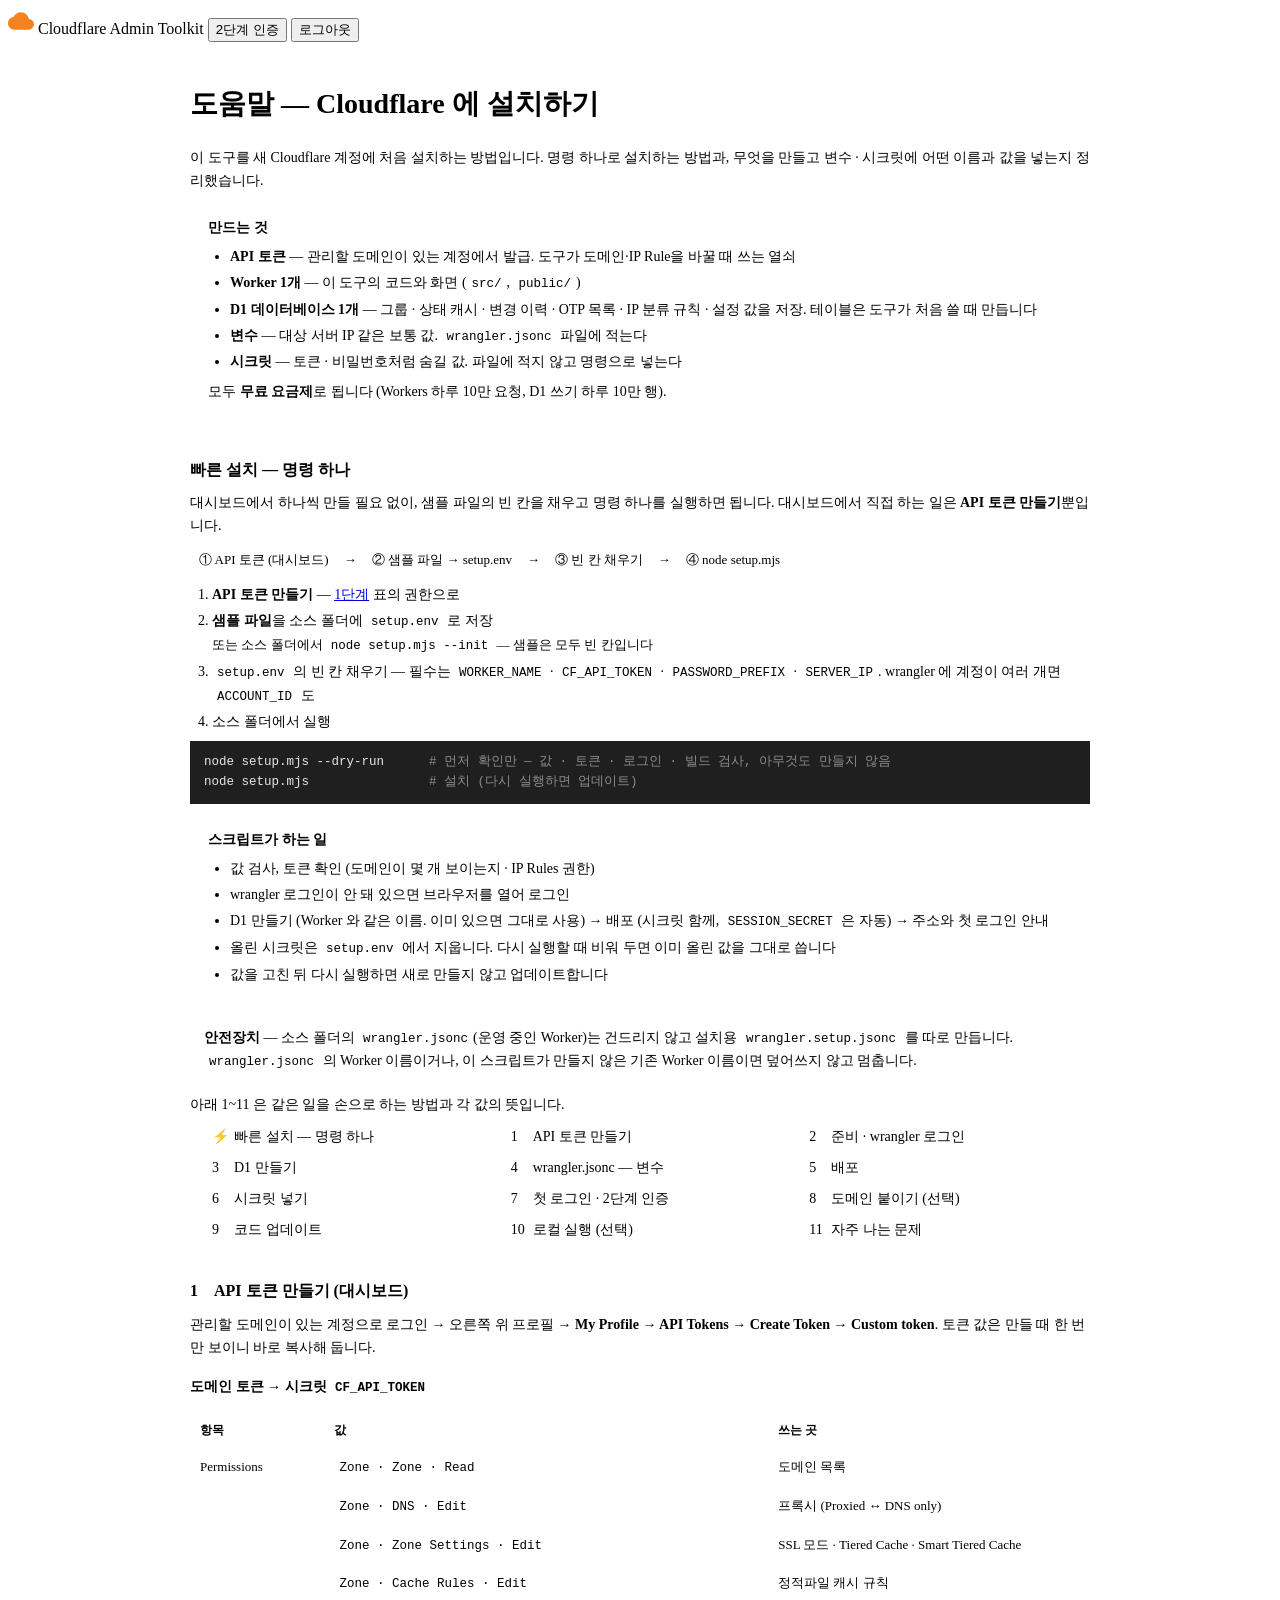
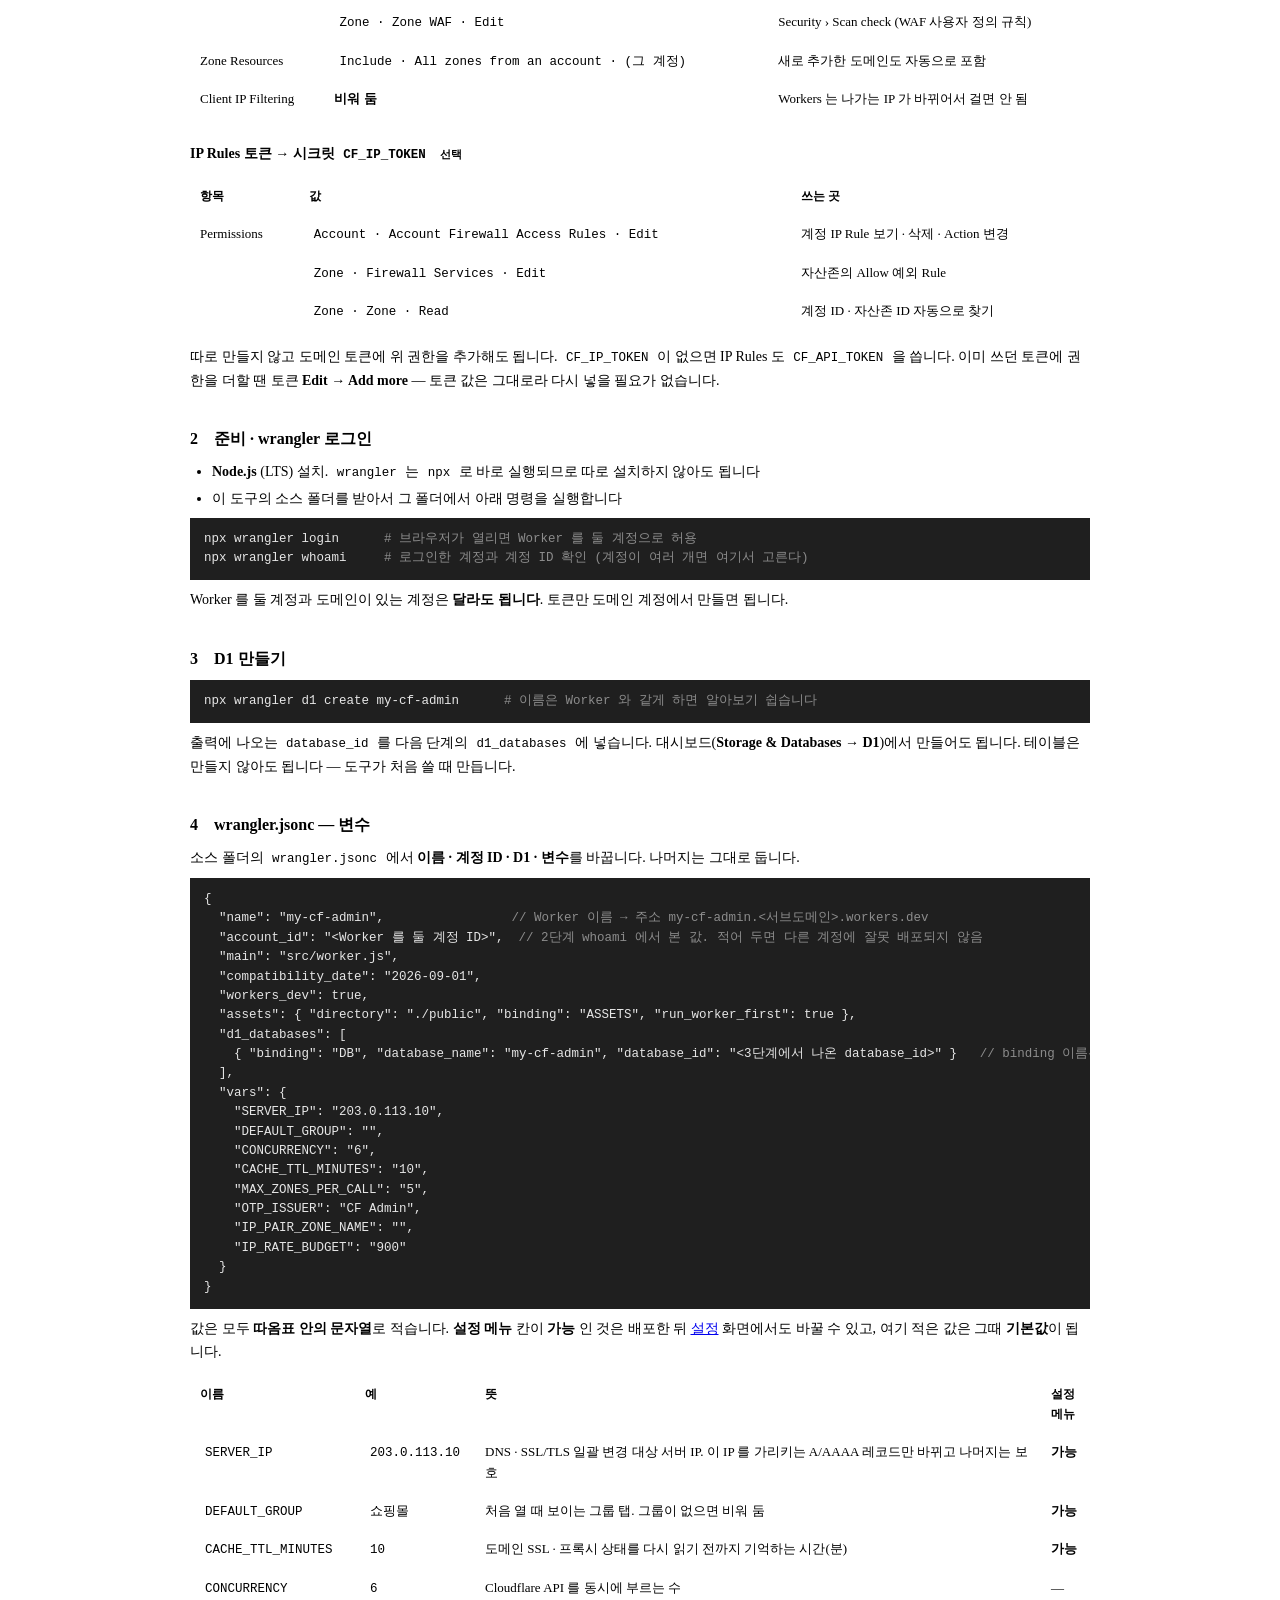
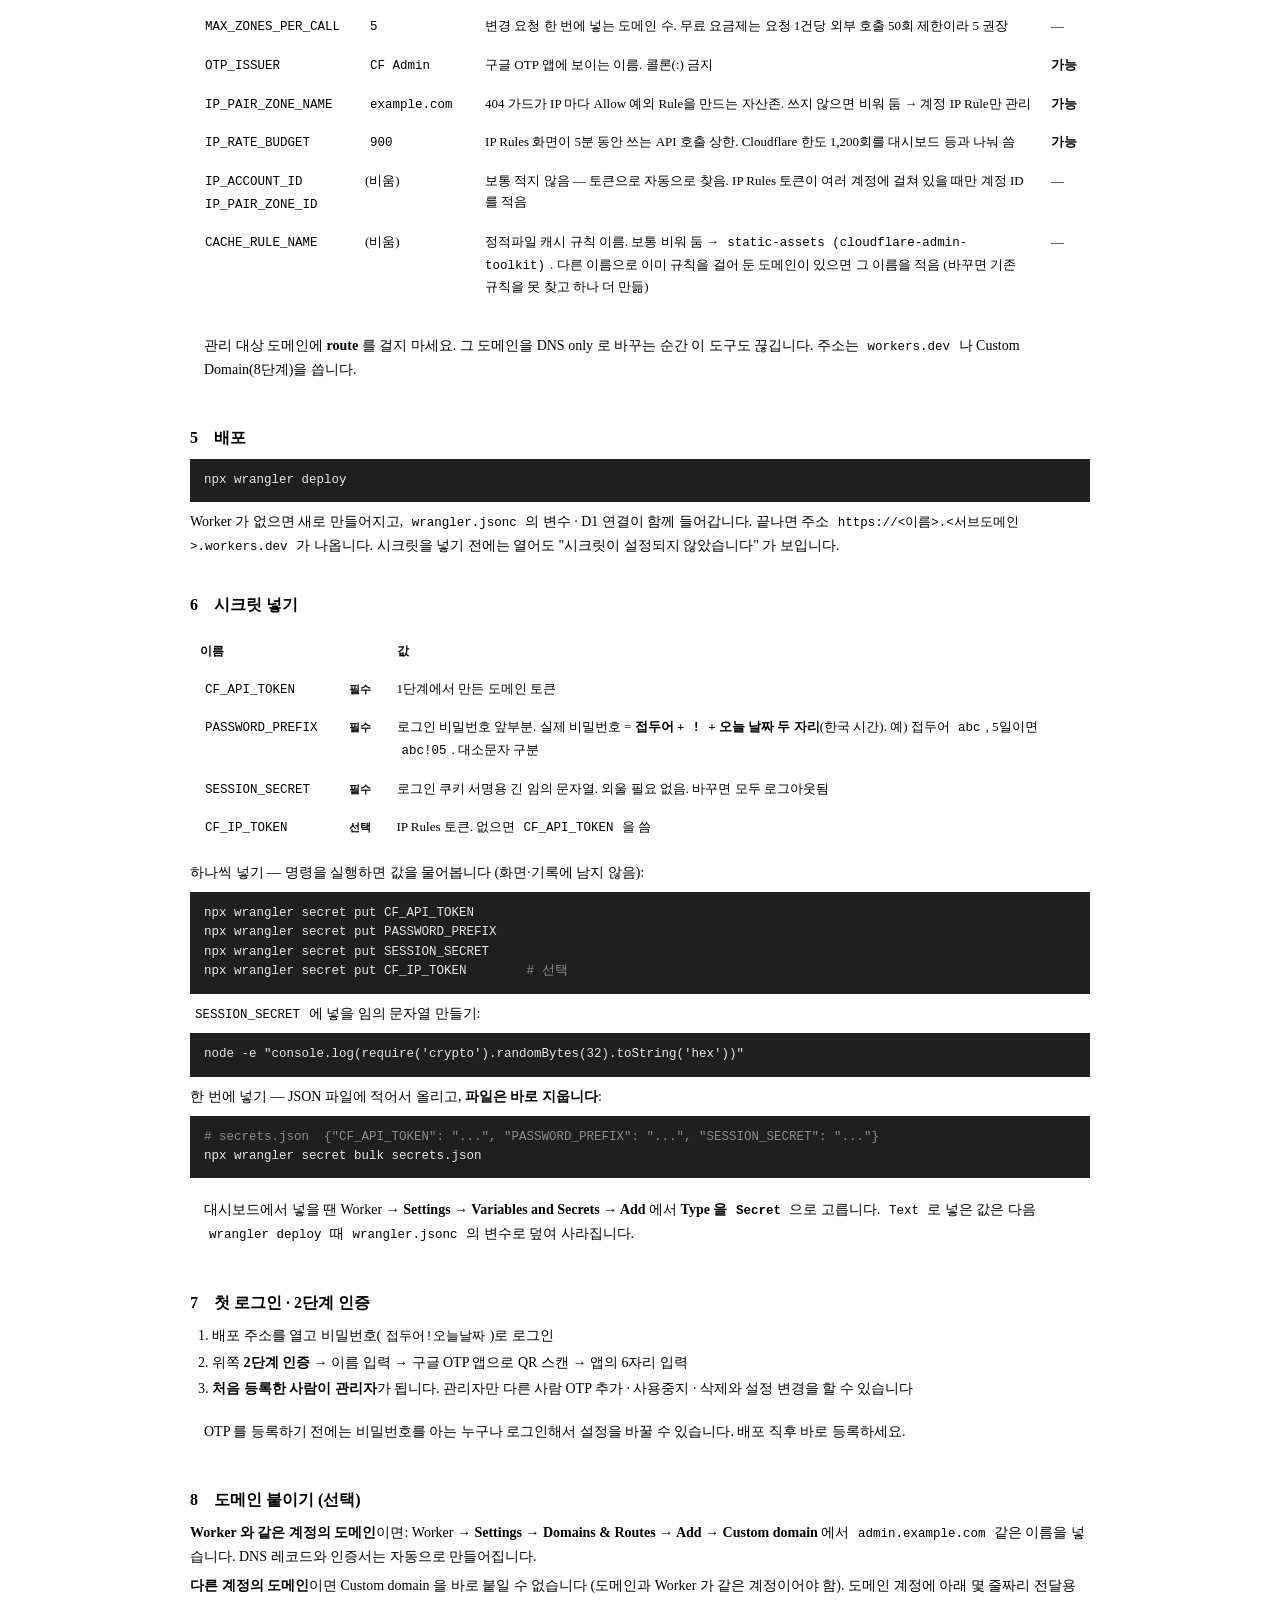
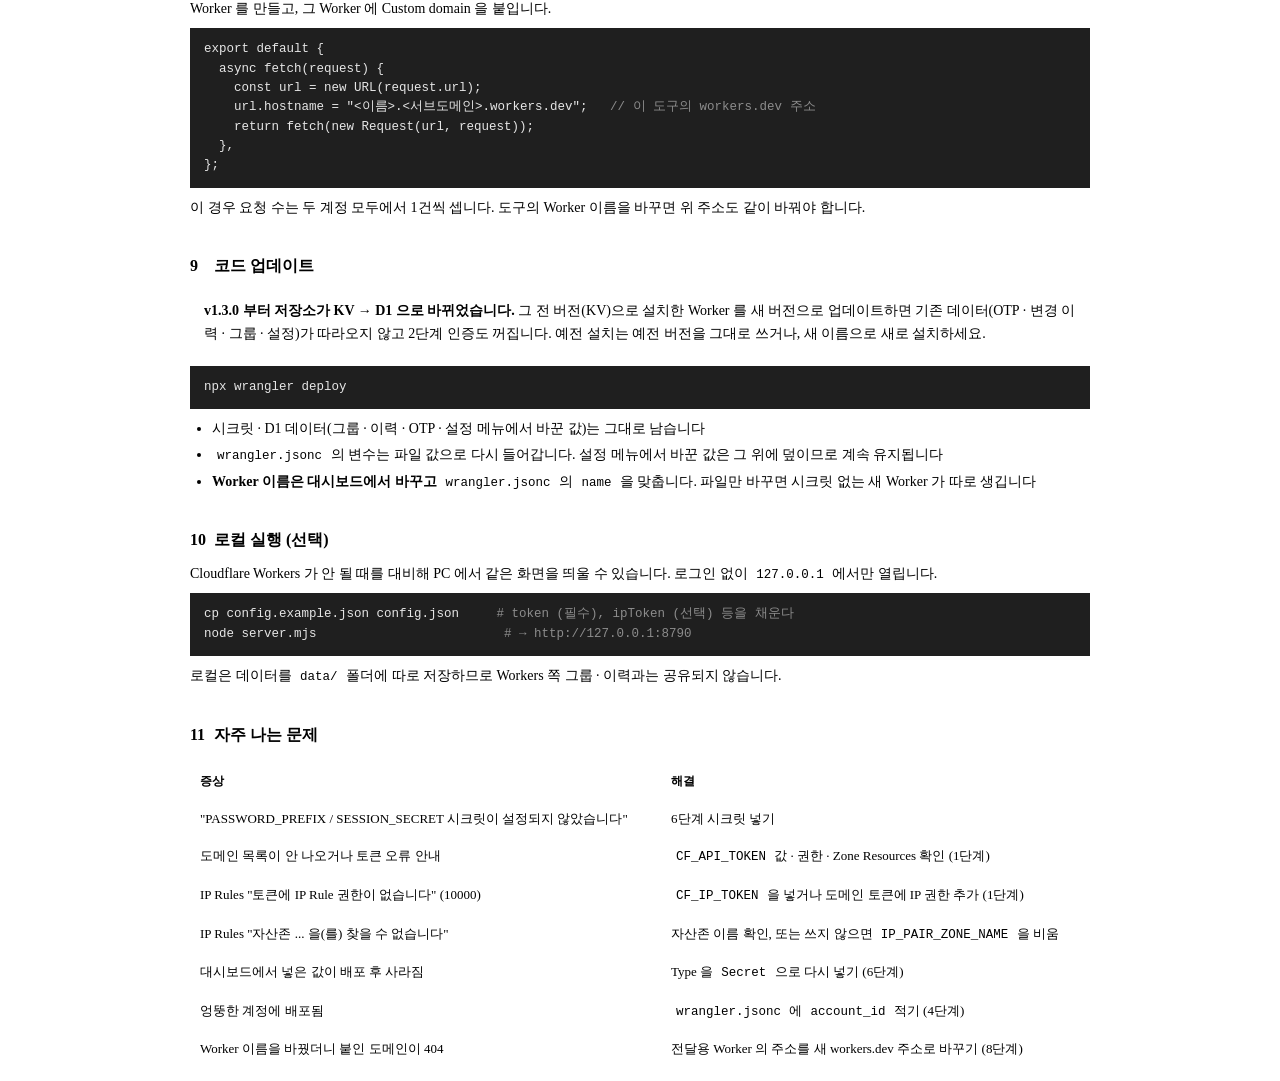
==== commit a6187934: "v1.3.0 — 저장소 D1 · Security(Scan check) · 복구 코드 · 영문 로그인" ====
--- a/public/help.html
+++ b/public/help.html
@@ -73,11 +73,11 @@
     <ul>
       <li><b>API 토큰</b> — 관리할 도메인이 있는 계정에서 발급. 도구가 도메인·IP Rule을 바꿀 때 쓰는 열쇠</li>
       <li><b>Worker 1개</b> — 이 도구의 코드와 화면 (<code>src/</code>, <code>public/</code>)</li>
-      <li><b>KV 1개</b> — 그룹 · 상태 캐시 · 변경 이력 · OTP 목록 · IP 분류 규칙 · 설정 값을 저장</li>
+      <li><b>D1 데이터베이스 1개</b> — 그룹 · 상태 캐시 · 변경 이력 · OTP 목록 · IP 분류 규칙 · 설정 값을 저장. 테이블은 도구가 처음 쓸 때 만듭니다</li>
       <li><b>변수</b> — 대상 서버 IP 같은 보통 값. <code>wrangler.jsonc</code> 파일에 적는다</li>
       <li><b>시크릿</b> — 토큰 · 비밀번호처럼 숨길 값. 파일에 적지 않고 명령으로 넣는다</li>
     </ul>
-    <p>모두 <b>무료 요금제</b>로 됩니다 (Workers 하루 10만 요청, KV 쓰기 하루 1,000회).</p>
+    <p>모두 <b>무료 요금제</b>로 됩니다 (Workers 하루 10만 요청, D1 쓰기 하루 10만 행).</p>
   </div>
 
   <h2 id="quick">빠른 설치 — 명령 하나</h2>
@@ -102,7 +102,7 @@
     <ul>
       <li>값 검사, 토큰 확인 (도메인이 몇 개 보이는지 · IP Rules 권한)</li>
       <li>wrangler 로그인이 안 돼 있으면 브라우저를 열어 로그인</li>
-      <li>KV 만들기 → 배포 (시크릿 함께, <code>SESSION_SECRET</code> 은 자동) → 주소와 첫 로그인 안내</li>
+      <li>D1 만들기 (Worker 와 같은 이름. 이미 있으면 그대로 사용) → 배포 (시크릿 함께, <code>SESSION_SECRET</code> 은 자동) → 주소와 첫 로그인 안내</li>
       <li>올린 시크릿은 <code>setup.env</code> 에서 지웁니다. 다시 실행할 때 비워 두면 이미 올린 값을 그대로 씁니다</li>
       <li>값을 고친 뒤 다시 실행하면 새로 만들지 않고 업데이트합니다</li>
     </ul>
@@ -115,7 +115,7 @@
     <li><a href="#quick"><span class="no">⚡</span>빠른 설치 — 명령 하나</a></li>
     <li><a href="#s1"><span class="no">1</span>API 토큰 만들기</a></li>
     <li><a href="#s2"><span class="no">2</span>준비 · wrangler 로그인</a></li>
-    <li><a href="#s3"><span class="no">3</span>KV 만들기</a></li>
+    <li><a href="#s3"><span class="no">3</span>D1 만들기</a></li>
     <li><a href="#s4"><span class="no">4</span>wrangler.jsonc — 변수</a></li>
     <li><a href="#s5"><span class="no">5</span>배포</a></li>
     <li><a href="#s6"><span class="no">6</span>시크릿 넣기</a></li>
@@ -138,6 +138,7 @@
     <tr><td></td><td><code>Zone · DNS · Edit</code></td><td>프록시 (Proxied ↔ DNS only)</td></tr>
     <tr><td></td><td><code>Zone · Zone Settings · Edit</code></td><td>SSL 모드 · Tiered Cache · Smart Tiered Cache</td></tr>
     <tr><td></td><td><code>Zone · Cache Rules · Edit</code></td><td>정적파일 캐시 규칙</td></tr>
+    <tr><td></td><td><code>Zone · Zone WAF · Edit</code></td><td>Security › Scan check (WAF 사용자 정의 규칙)</td></tr>
     <tr><td>Zone Resources</td><td><code>Include · All zones from an account · (그 계정)</code></td><td>새로 추가한 도메인도 자동으로 포함</td></tr>
     <tr><td>Client IP Filtering</td><td><b>비워 둠</b></td><td>Workers 는 나가는 IP 가 바뀌어서 걸면 안 됨</td></tr>
   </table></div>
@@ -163,15 +164,14 @@
   <p>Worker 를 둘 계정과 도메인이 있는 계정은 <b>달라도 됩니다</b>. 토큰만 도메인 계정에서 만들면 됩니다.</p>
 
   <!-- 3 -->
-  <h2 id="s3"><span class="no">3</span>KV 만들기</h2>
-  <div class="pre"><pre>npx wrangler kv namespace create BDM_KV</pre></div>
-  <p>출력에 나오는 <code>id</code> 를 다음 단계의 <code>kv_namespaces</code> 에 넣습니다.</p>
-  <div class="warn"><code>wrangler.jsonc</code> 의 KV id 자리에 <code>&lt;...&gt;</code> 같은 자리표시가 남아 있으면 이 명령이 <code>Authentication error 10000</code> 으로 실패합니다.
-    그럴 땐 <code>kv_namespaces</code> 블록을 잠시 지우고 만든 뒤 다시 넣습니다.</div>
+  <h2 id="s3"><span class="no">3</span>D1 만들기</h2>
+  <div class="pre"><pre>npx wrangler d1 create my-cf-admin      <span class="c"># 이름은 Worker 와 같게 하면 알아보기 쉽습니다</span></pre></div>
+  <p>출력에 나오는 <code>database_id</code> 를 다음 단계의 <code>d1_databases</code> 에 넣습니다. 대시보드(<b>Storage &amp; Databases → D1</b>)에서 만들어도 됩니다.
+    테이블은 만들지 않아도 됩니다 — 도구가 처음 쓸 때 만듭니다.</p>
 
   <!-- 4 -->
   <h2 id="s4"><span class="no">4</span>wrangler.jsonc — 변수</h2>
-  <p>소스 폴더의 <code>wrangler.jsonc</code> 에서 <b>이름 · 계정 ID · KV id · 변수</b>를 바꿉니다. 나머지는 그대로 둡니다.</p>
+  <p>소스 폴더의 <code>wrangler.jsonc</code> 에서 <b>이름 · 계정 ID · D1 · 변수</b>를 바꿉니다. 나머지는 그대로 둡니다.</p>
   <div class="pre"><pre>{
   "name": "my-cf-admin",                 <span class="c">// Worker 이름 → 주소 my-cf-admin.&lt;서브도메인&gt;.workers.dev</span>
   "account_id": "&lt;Worker 를 둘 계정 ID&gt;",  <span class="c">// 2단계 whoami 에서 본 값. 적어 두면 다른 계정에 잘못 배포되지 않음</span>
@@ -179,8 +179,8 @@
   "compatibility_date": "2026-09-01",
   "workers_dev": true,
   "assets": { "directory": "./public", "binding": "ASSETS", "run_worker_first": true },
-  "kv_namespaces": [
-    { "binding": "BDM_KV", "id": "&lt;3단계에서 나온 id&gt;" }    <span class="c">// binding 이름은 BDM_KV 그대로</span>
+  "d1_databases": [
+    { "binding": "DB", "database_name": "my-cf-admin", "database_id": "&lt;3단계에서 나온 database_id&gt;" }   <span class="c">// binding 이름은 DB 그대로</span>
   ],
   "vars": {
     "SERVER_IP": "203.0.113.10",
@@ -197,7 +197,7 @@
   <div class="tscroll"><table class="tbl">
     <tr><th>이름</th><th>예</th><th>뜻</th><th>설정 메뉴</th></tr>
     <tr><td><code>SERVER_IP</code></td><td><code>203.0.113.10</code></td><td>DNS · SSL/TLS 일괄 변경 대상 서버 IP. 이 IP 를 가리키는 A/AAAA 레코드만 바뀌고 나머지는 보호</td><td class="yes">가능</td></tr>
-    <tr><td><code>DEFAULT_GROUP</code></td><td><code>중요고객</code></td><td>처음 열 때 보이는 그룹 탭. 그룹이 없으면 비워 둠</td><td class="yes">가능</td></tr>
+    <tr><td><code>DEFAULT_GROUP</code></td><td><code>쇼핑몰</code></td><td>처음 열 때 보이는 그룹 탭. 그룹이 없으면 비워 둠</td><td class="yes">가능</td></tr>
     <tr><td><code>CACHE_TTL_MINUTES</code></td><td><code>10</code></td><td>도메인 SSL · 프록시 상태를 다시 읽기 전까지 기억하는 시간(분)</td><td class="yes">가능</td></tr>
     <tr><td><code>CONCURRENCY</code></td><td><code>6</code></td><td>Cloudflare API 를 동시에 부르는 수</td><td>—</td></tr>
     <tr><td><code>MAX_ZONES_PER_CALL</code></td><td><code>5</code></td><td>변경 요청 한 번에 넣는 도메인 수. 무료 요금제는 요청 1건당 외부 호출 50회 제한이라 5 권장</td><td>—</td></tr>
@@ -205,13 +205,14 @@
     <tr><td><code>IP_PAIR_ZONE_NAME</code></td><td><code>example.com</code></td><td>404 가드가 IP 마다 Allow 예외 Rule을 만드는 자산존. 쓰지 않으면 비워 둠 → 계정 IP Rule만 관리</td><td class="yes">가능</td></tr>
     <tr><td><code>IP_RATE_BUDGET</code></td><td><code>900</code></td><td>IP Rules 화면이 5분 동안 쓰는 API 호출 상한. Cloudflare 한도 1,200회를 대시보드 등과 나눠 씀</td><td class="yes">가능</td></tr>
     <tr><td><code>IP_ACCOUNT_ID</code><br><code>IP_PAIR_ZONE_ID</code></td><td>(비움)</td><td>보통 적지 않음 — 토큰으로 자동으로 찾음. IP Rules 토큰이 여러 계정에 걸쳐 있을 때만 계정 ID 를 적음</td><td>—</td></tr>
+    <tr><td><code>CACHE_RULE_NAME</code></td><td>(비움)</td><td>정적파일 캐시 규칙 이름. 보통 비워 둠 → <code>static-assets (cloudflare-admin-toolkit)</code>. 다른 이름으로 이미 규칙을 걸어 둔 도메인이 있으면 그 이름을 적음 (바꾸면 기존 규칙을 못 찾고 하나 더 만듦)</td><td>—</td></tr>
   </table></div>
   <div class="warn">관리 대상 도메인에 <b>route</b> 를 걸지 마세요. 그 도메인을 DNS only 로 바꾸는 순간 이 도구도 끊깁니다. 주소는 <code>workers.dev</code> 나 Custom Domain(8단계)을 씁니다.</div>
 
   <!-- 5 -->
   <h2 id="s5"><span class="no">5</span>배포</h2>
   <div class="pre"><pre>npx wrangler deploy</pre></div>
-  <p>Worker 가 없으면 새로 만들어지고, <code>wrangler.jsonc</code> 의 변수 · KV 연결이 함께 들어갑니다.
+  <p>Worker 가 없으면 새로 만들어지고, <code>wrangler.jsonc</code> 의 변수 · D1 연결이 함께 들어갑니다.
     끝나면 주소 <code>https://&lt;이름&gt;.&lt;서브도메인&gt;.workers.dev</code> 가 나옵니다. 시크릿을 넣기 전에는 열어도 "시크릿이 설정되지 않았습니다" 가 보입니다.</p>
 
   <!-- 6 -->
@@ -260,10 +261,11 @@
 
   <!-- 9 -->
   <h2 id="s9"><span class="no">9</span>코드 업데이트</h2>
+  <div class="warn"><b>v1.3.0 부터 저장소가 KV → D1 으로 바뀌었습니다.</b> 그 전 버전(KV)으로 설치한 Worker 를 새 버전으로 업데이트하면
+    기존 데이터(OTP · 변경 이력 · 그룹 · 설정)가 따라오지 않고 2단계 인증도 꺼집니다. 예전 설치는 예전 버전을 그대로 쓰거나, 새 이름으로 새로 설치하세요.</div>
   <div class="pre"><pre>npx wrangler deploy</pre></div>
   <ul>
-    <li>시크릿 · KV 데이터(그룹 · 이력 · OTP · 설정 메뉴에서 바꾼 값)는 그대로 남습니다</li>
-    <li><code>wrangler.jsonc</code> 의 변수는 파일 값으로 다시 들어갑니다. 설정 메뉴에서 바꾼 값은 그 위에 덮이므로 계속 유지됩니다</li>
+    <li>시크릿 · D1 데이터(그룹 · 이력 · OTP · 설정 메뉴에서 바꾼 값)는 그대로 남습니다</li>    <li><code>wrangler.jsonc</code> 의 변수는 파일 값으로 다시 들어갑니다. 설정 메뉴에서 바꾼 값은 그 위에 덮이므로 계속 유지됩니다</li>
     <li><b>Worker 이름은 대시보드에서 바꾸고</b> <code>wrangler.jsonc</code> 의 <code>name</code> 을 맞춥니다. 파일만 바꾸면 시크릿 없는 새 Worker 가 따로 생깁니다</li>
   </ul>
 
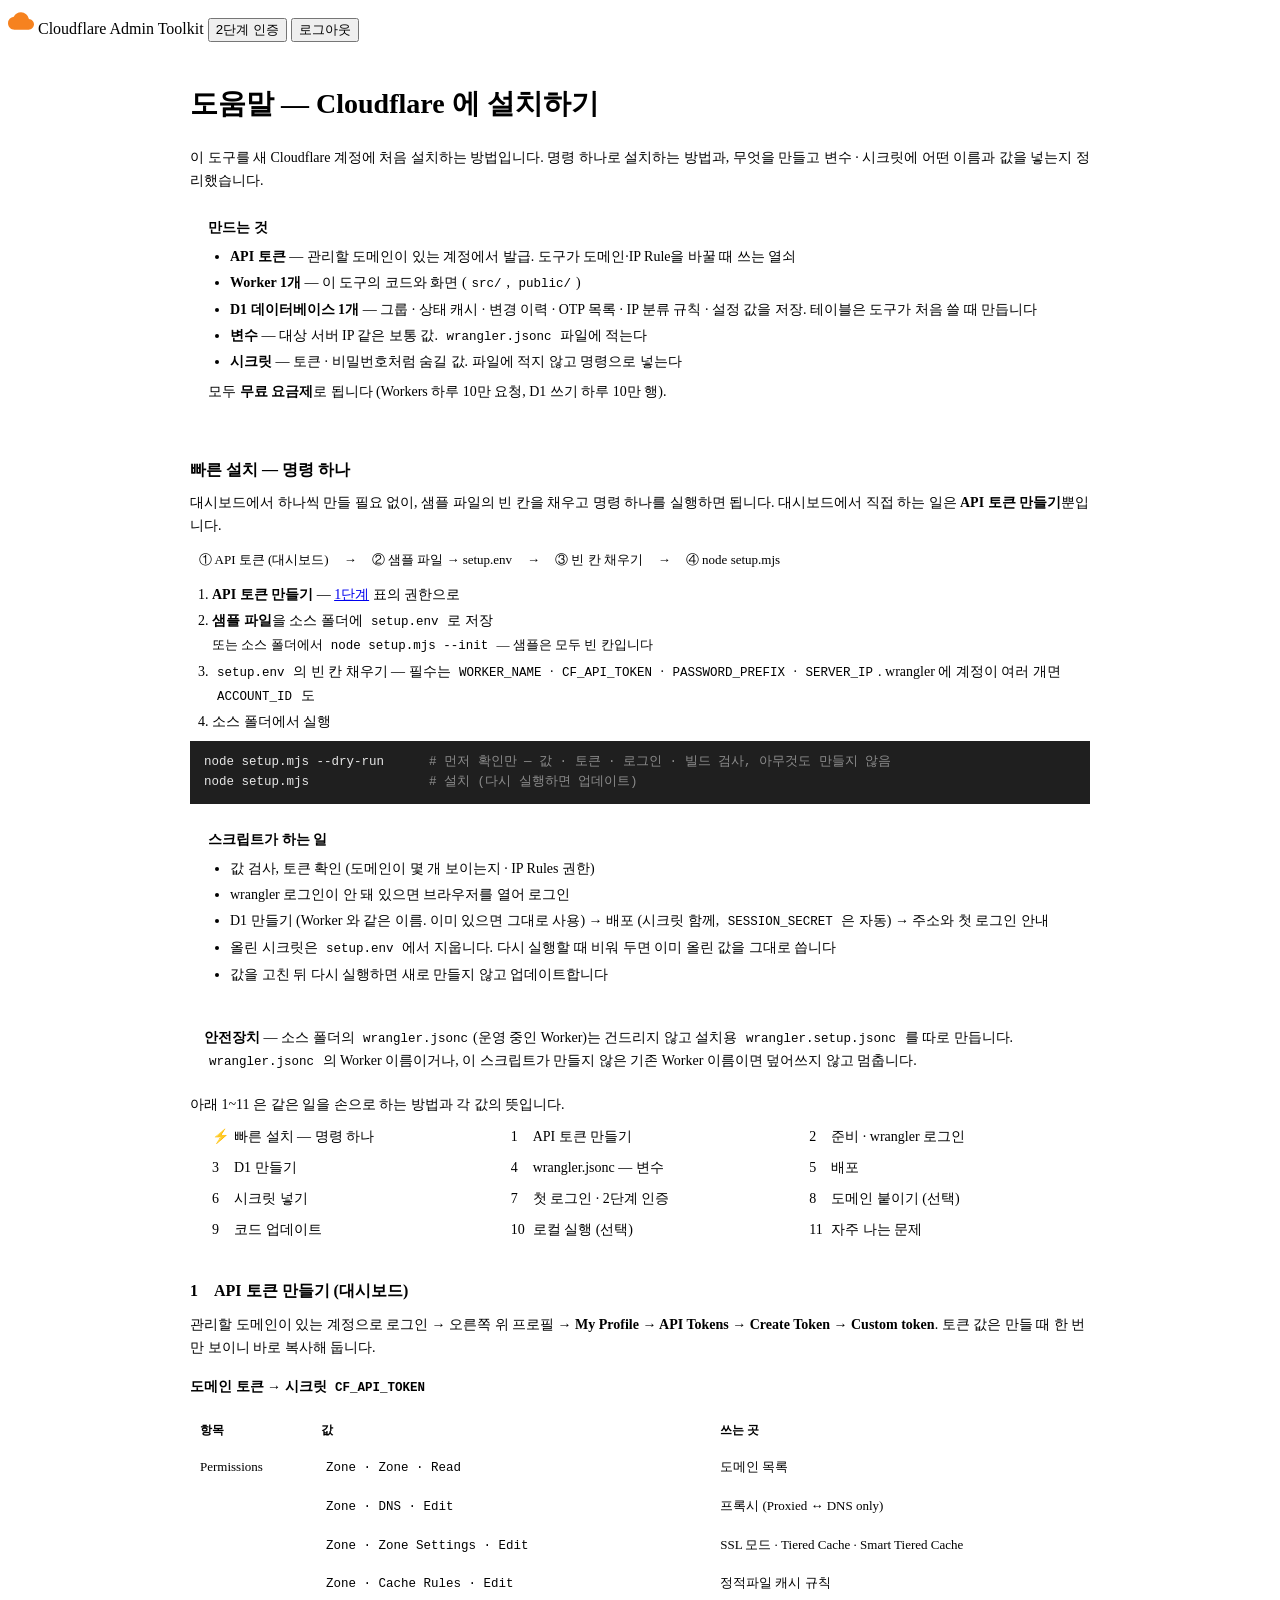
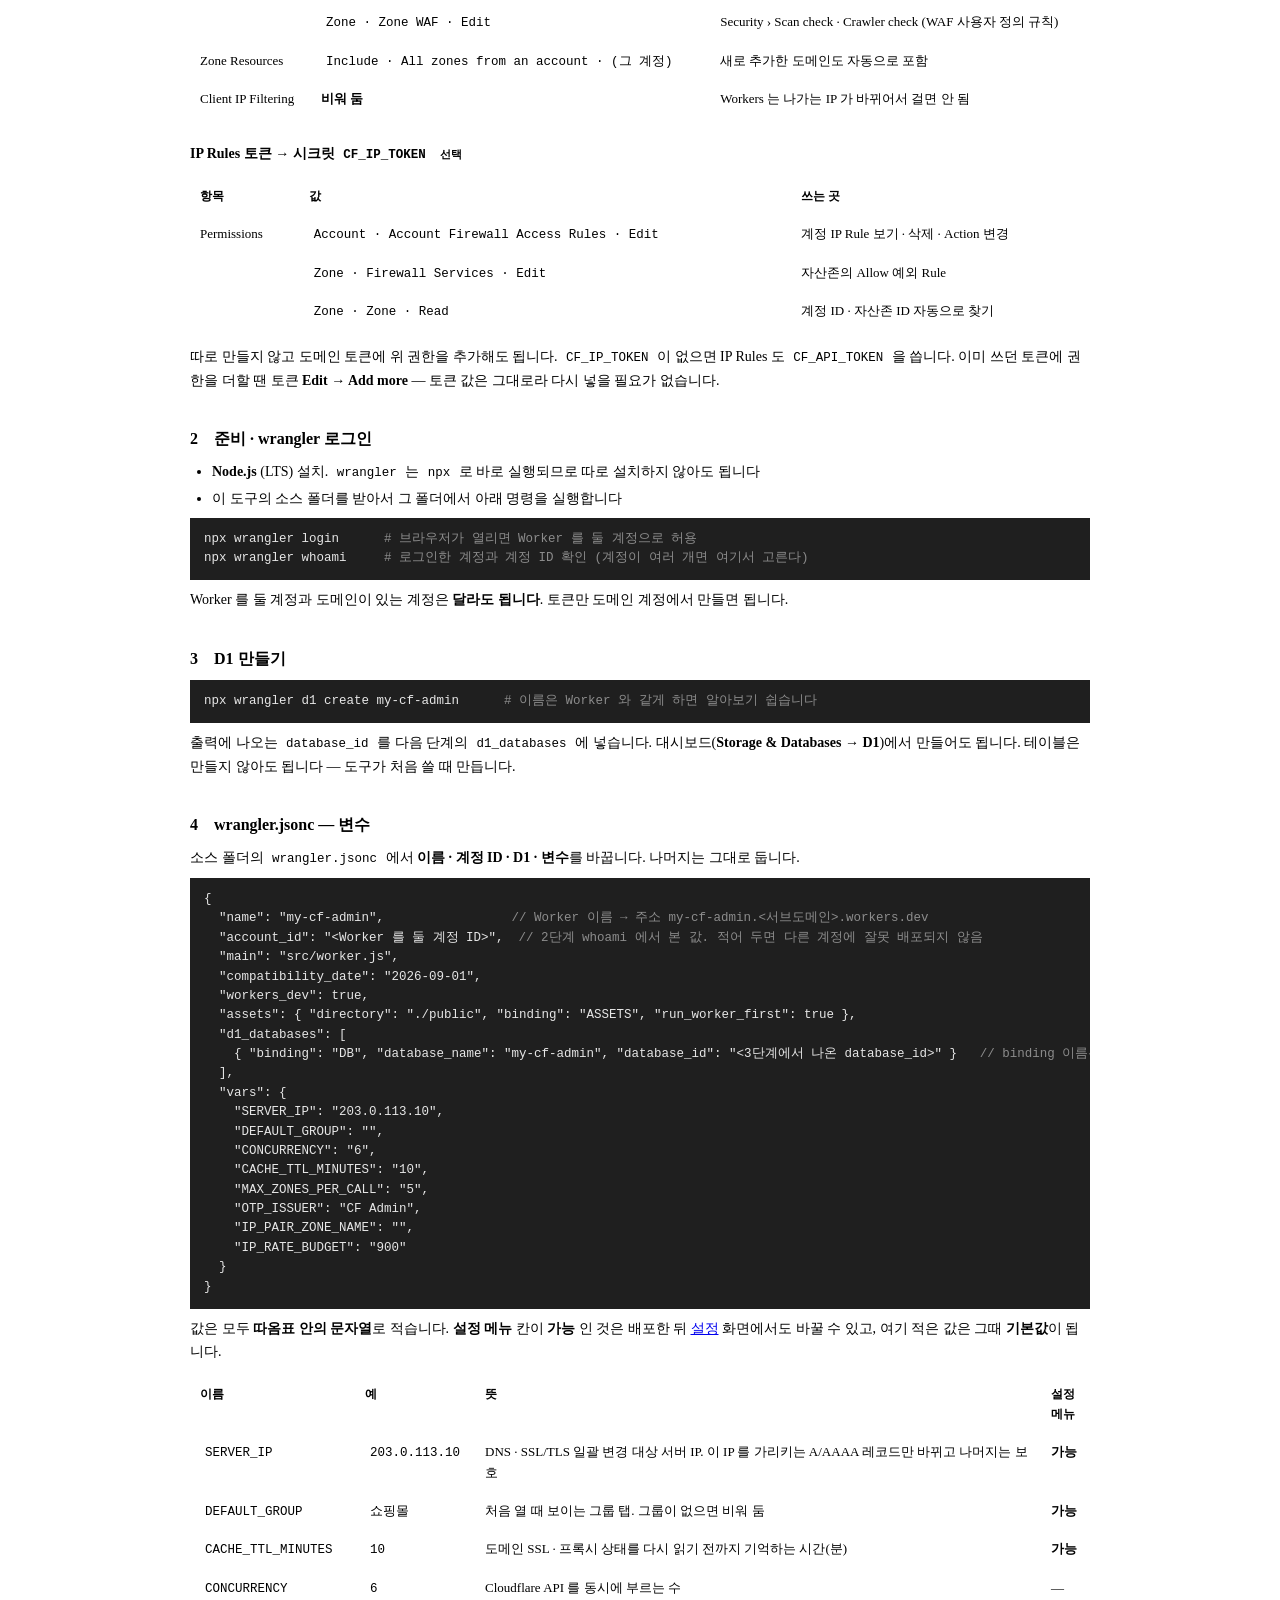
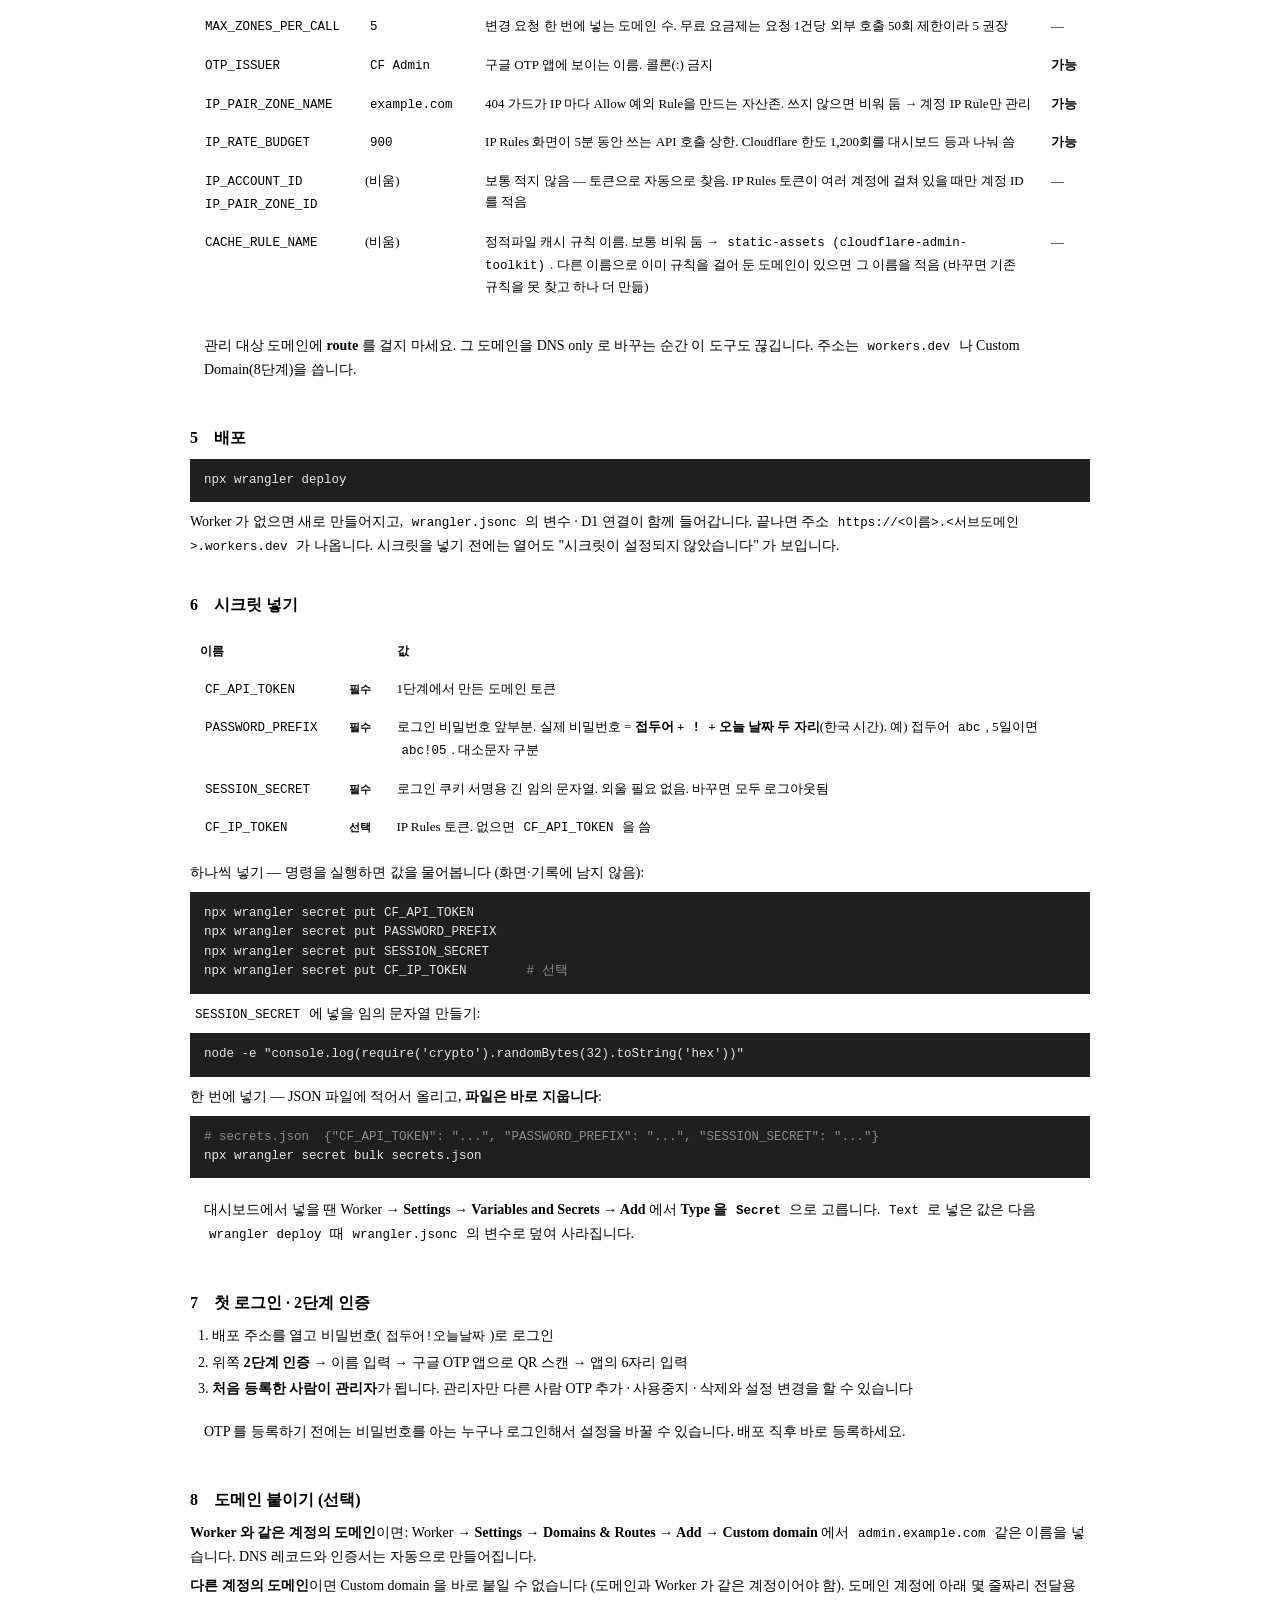
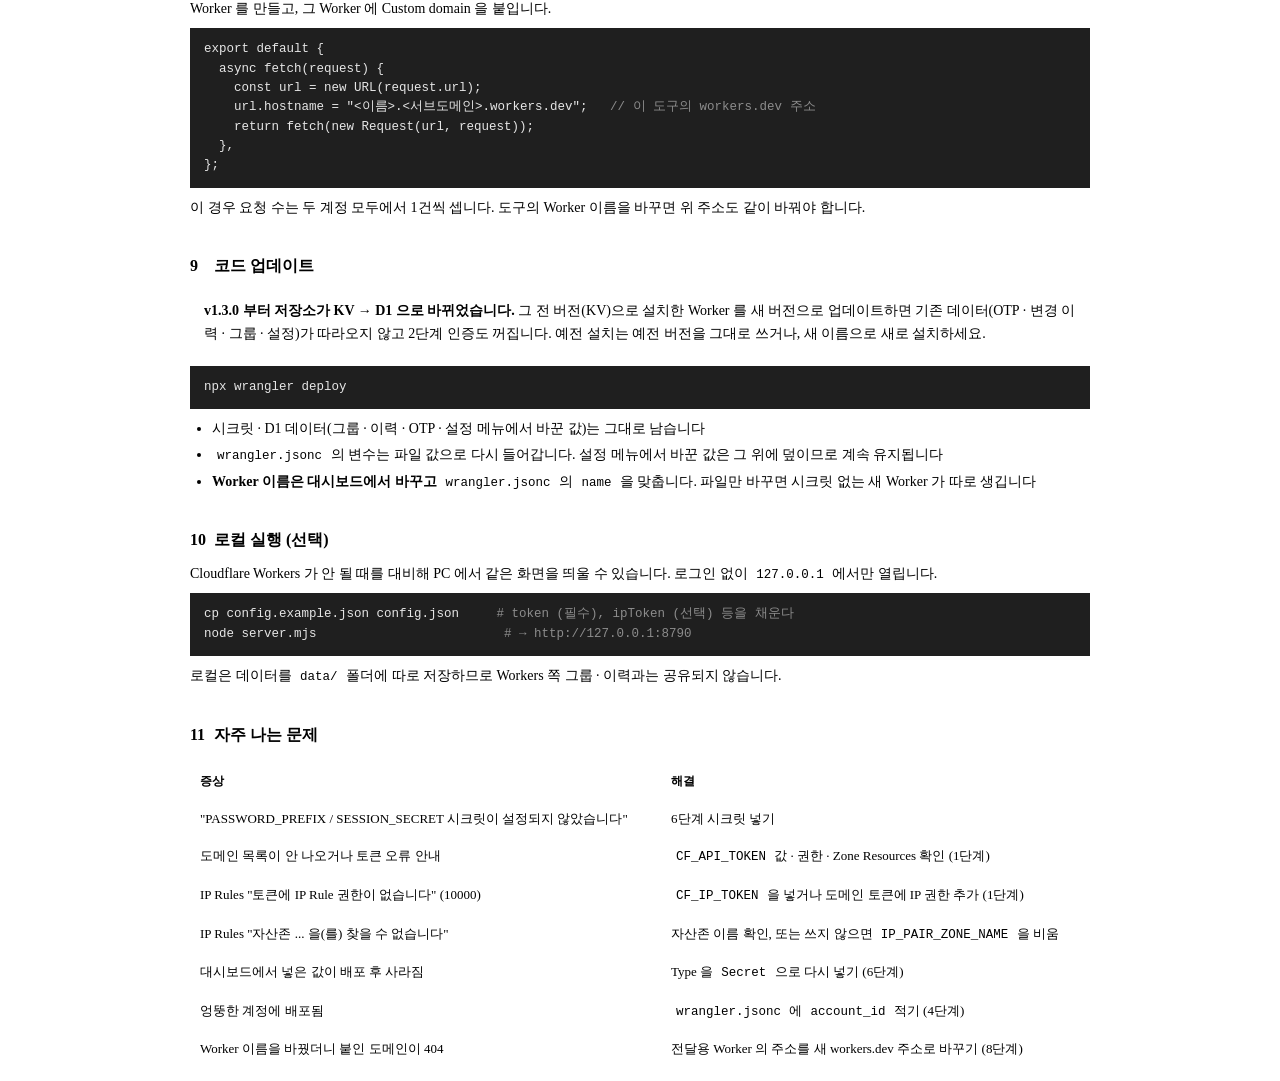
==== commit 6fe8440d: "Security Crawler check · R2 Clean up 메뉴 추가" ====
--- a/public/help.html
+++ b/public/help.html
@@ -138,7 +138,7 @@
     <tr><td></td><td><code>Zone · DNS · Edit</code></td><td>프록시 (Proxied ↔ DNS only)</td></tr>
     <tr><td></td><td><code>Zone · Zone Settings · Edit</code></td><td>SSL 모드 · Tiered Cache · Smart Tiered Cache</td></tr>
     <tr><td></td><td><code>Zone · Cache Rules · Edit</code></td><td>정적파일 캐시 규칙</td></tr>
-    <tr><td></td><td><code>Zone · Zone WAF · Edit</code></td><td>Security › Scan check (WAF 사용자 정의 규칙)</td></tr>
+    <tr><td></td><td><code>Zone · Zone WAF · Edit</code></td><td>Security › Scan check · Crawler check (WAF 사용자 정의 규칙)</td></tr>
     <tr><td>Zone Resources</td><td><code>Include · All zones from an account · (그 계정)</code></td><td>새로 추가한 도메인도 자동으로 포함</td></tr>
     <tr><td>Client IP Filtering</td><td><b>비워 둠</b></td><td>Workers 는 나가는 IP 가 바뀌어서 걸면 안 됨</td></tr>
   </table></div>
